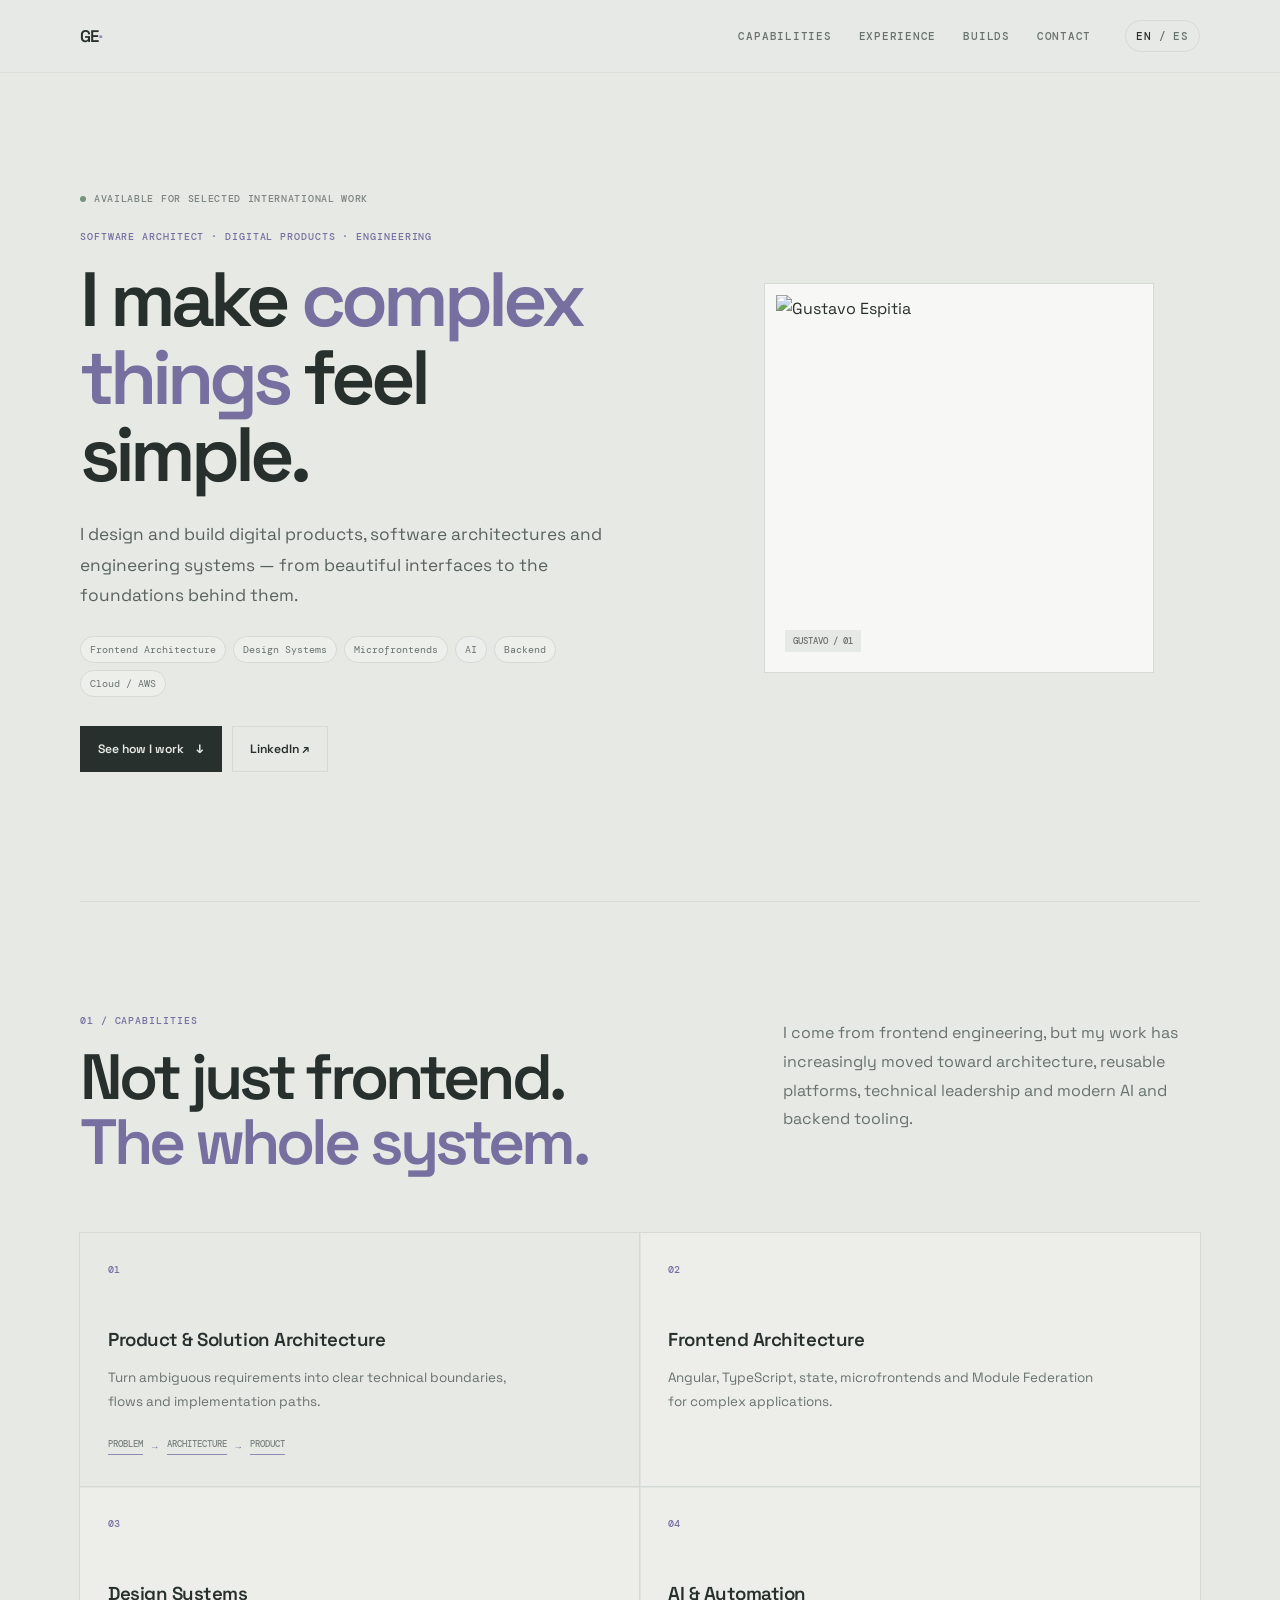
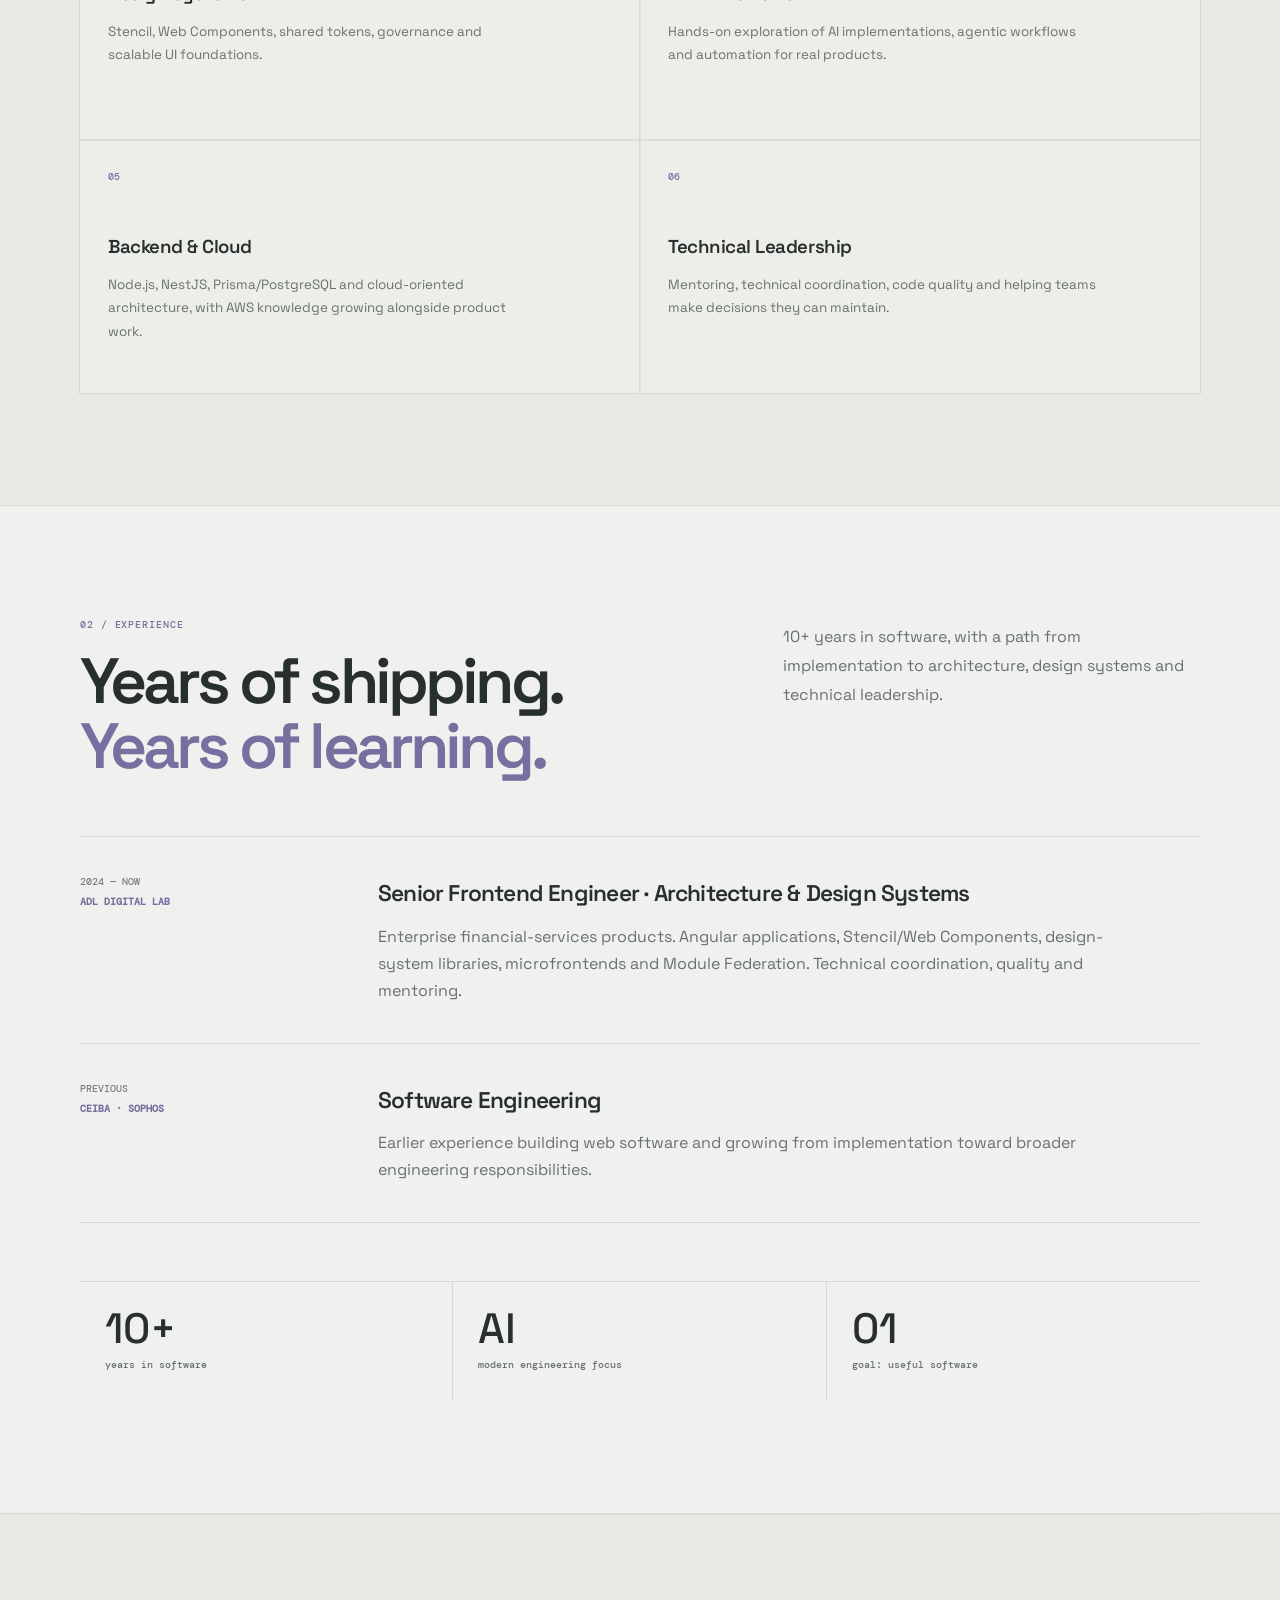
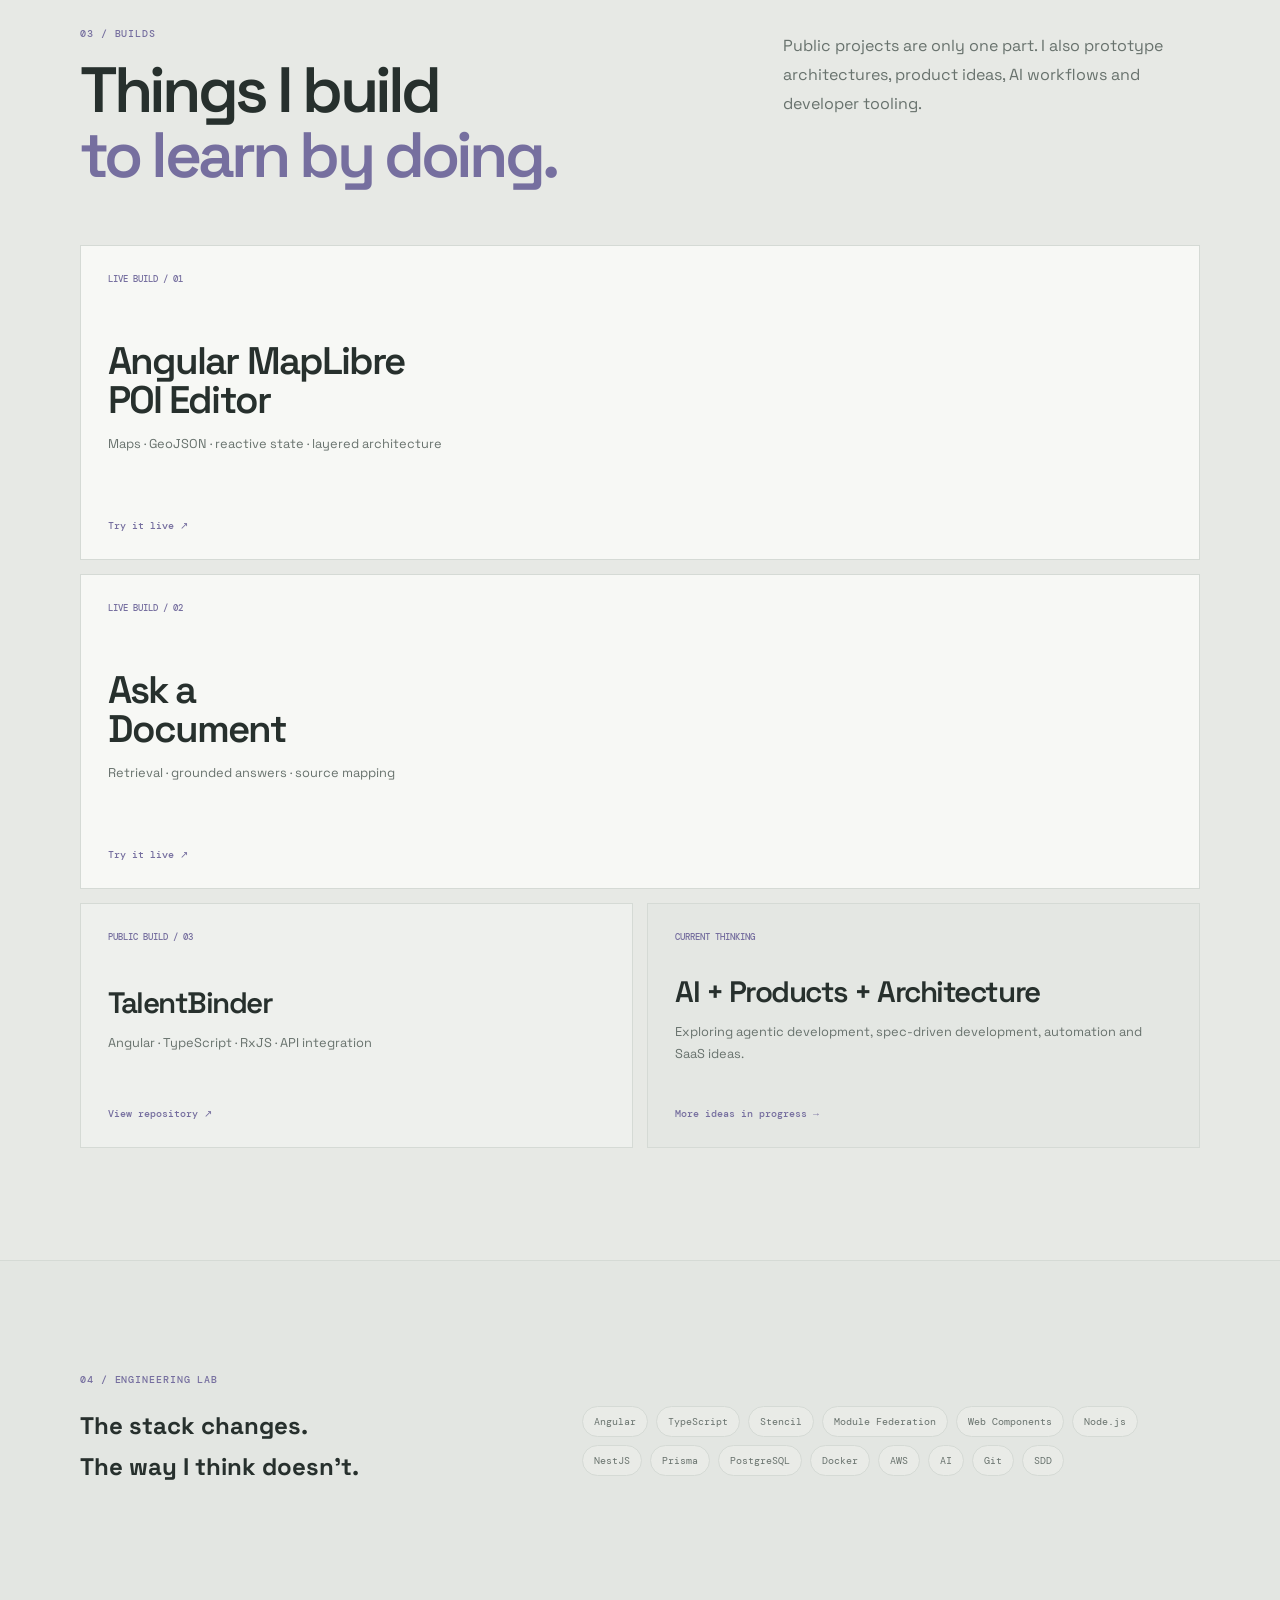
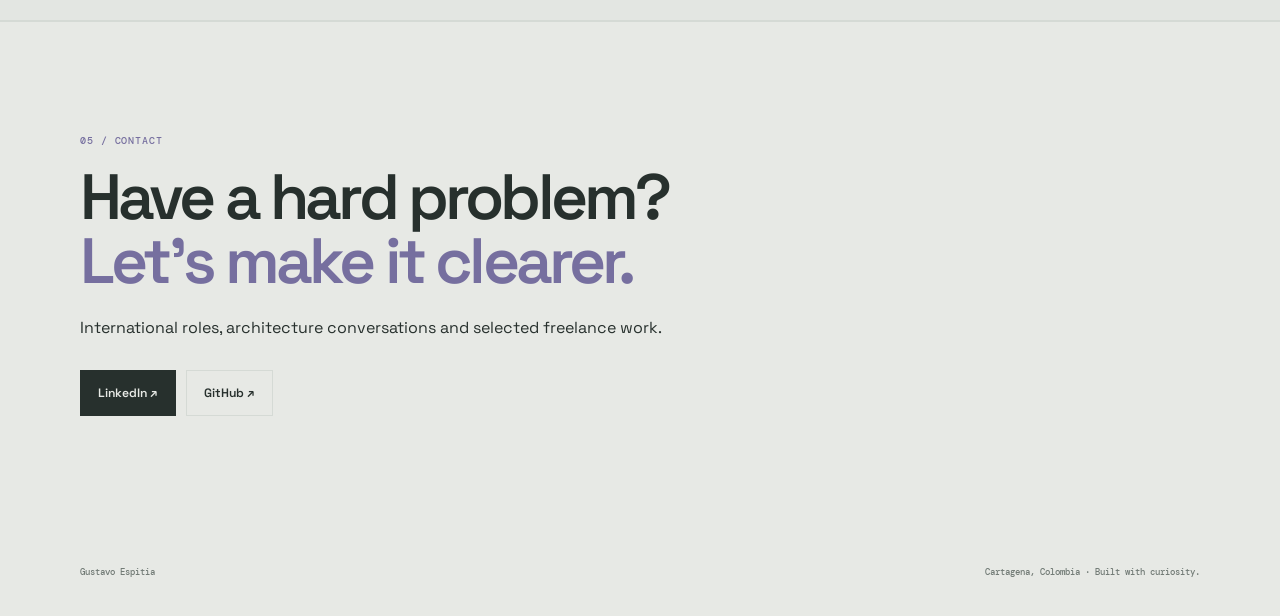
==== index.html @ be55a678 "feat: add ask document live demo to portfolio" ====
<!doctype html><html lang="en"><head><meta charset="utf-8"><meta name="viewport" content="width=device-width,initial-scale=1"><title>Gustavo Espitia | Software Architect · Digital Products · AI</title><meta name="description" content="Gustavo Espitia designs and builds digital products, software architectures and engineering systems. Angular, Design Systems, Microfrontends, AI implementations, backend and cloud."><meta name="keywords" content="Gustavo Espitia, Software Architect, Digital Products, Angular, Design Systems, Microfrontends, Module Federation, AI, Node.js, NestJS, PostgreSQL, AWS, Colombia"><meta name="author" content="Gustavo Enrique Espitia Meléndez"><meta name="robots" content="index, follow"><link rel="canonical" href="https://gespitia.github.io/"><link rel="alternate" hreflang="en" href="https://gespitia.github.io/"><link rel="alternate" hreflang="es" href="https://gespitia.github.io/es/"><link rel="alternate" hreflang="x-default" href="https://gespitia.github.io/"><meta property="og:title" content="Gustavo Espitia | Software Architect · Digital Products · AI"><meta property="og:description" content="Gustavo Espitia designs and builds digital products, software architectures and engineering systems. Angular, Design Systems, Microfrontends, AI implementations, backend and cloud."><meta property="og:url" content="https://gespitia.github.io/"><meta property="og:image" content="https://avatars.githubusercontent.com/u/47682569?v=4"><meta property="og:type" content="website"><meta name="twitter:card" content="summary_large_image"><link rel="preconnect" href="https://fonts.googleapis.com"><link rel="preconnect" href="https://fonts.gstatic.com" crossorigin><link href="https://fonts.googleapis.com/css2?family=DM+Mono:wght@400;500&family=Space+Grotesk:wght@400;500;600;700&display=swap" rel="stylesheet"><link rel="stylesheet" href="styles.css"><script type="application/ld+json">{"@context":"https://schema.org","@type":"Person","name":"Gustavo Enrique Espitia Meléndez","url":"https://gespitia.github.io/","image":"https://avatars.githubusercontent.com/u/47682569?v=4","jobTitle":"Software Architect","sameAs":["https://github.com/gespitia","https://www.linkedin.com/in/gustavoeespitiamel%C3%A9ndez/"],"knowsAbout":["Software Architecture","Digital Products","Angular","Design Systems","Microfrontends","Module Federation","AI implementations","Node.js","NestJS","PostgreSQL","AWS"]}</script></head><body><div class="noise"></div><header class="site-header"><div class="container nav"><a class="brand" href="#top">GE<span>·</span></a><nav><a href="#capabilities">Capabilities</a><a href="#experience">Experience</a><a href="#builds">Builds</a><a href="#contact">Contact</a></nav><div class="language-switch"><a class="active" href="">EN</a><span>/</span><a class="" href="es/">ES</a></div></div></header><main id="top">
<section class="hero container"><div class="hero-copy"><div class="status"><i></i>AVAILABLE FOR SELECTED INTERNATIONAL WORK</div><p class="kicker">SOFTWARE ARCHITECT · DIGITAL PRODUCTS · ENGINEERING</p><h1>I make <em>complex things</em> feel simple.</h1><p class="hero-lead">I design and build digital products, software architectures and engineering systems — from beautiful interfaces to the foundations behind them.</p><div class="hero-tags"><span>Frontend Architecture</span><span>Design Systems</span><span>Microfrontends</span><span>AI</span><span>Backend</span><span>Cloud / AWS</span></div><div class="actions"><a class="button primary" href="#capabilities">See how I work <b>↓</b></a><a class="button ghost" href="https://www.linkedin.com/in/gustavoeespitiamel%C3%A9ndez/" target="_blank" rel="noopener">LinkedIn ↗</a></div></div><aside class="hero-visual"><div class="orbit orbit-a"></div><div class="orbit orbit-b"></div><div class="photo-frame"><img src="https://avatars.githubusercontent.com/u/47682569?v=4" alt="Gustavo Espitia" width="420" height="420"><div class="photo-label">GUSTAVO / 01</div></div><div class="floating-card card-ai"><small>NOW EXPLORING</small><strong>AI × SOFTWARE</strong><span>agents · automation · products</span></div><div class="floating-card card-arch"><small>ARCHITECTURE</small><strong>UI → API → CLOUD</strong><span>systems thinking</span></div></aside></section>
<section class="marquee"><div>PRODUCT THINKING <b>✦</b> SOFTWARE ARCHITECTURE <b>✦</b> DESIGN SYSTEMS <b>✦</b> AI <b>✦</b> BACKEND <b>✦</b> CLOUD <b>✦</b> PRODUCT THINKING <b>✦</b> SOFTWARE ARCHITECTURE <b>✦</b></div></section>
<section class="section container" id="capabilities"><div class="section-intro"><div><p class="kicker">01 / CAPABILITIES</p><h2>Not just frontend.<br><span>The whole system.</span></h2></div><p>I come from frontend engineering, but my work has increasingly moved toward architecture, reusable platforms, technical leadership and modern AI and backend tooling.</p></div><div class="cap-grid"><article class="cap cap-main"><div class="cap-num">01</div><h3>Product & Solution Architecture</h3><p>Turn ambiguous requirements into clear technical boundaries, flows and implementation paths.</p><div class="diagram"><span>PROBLEM</span><i>→</i><span>ARCHITECTURE</span><i>→</i><span>PRODUCT</span></div></article><article class="cap"><div class="cap-num">02</div><h3>Frontend Architecture</h3><p>Angular, TypeScript, state, microfrontends and Module Federation for complex applications.</p></article><article class="cap"><div class="cap-num">03</div><h3>Design Systems</h3><p>Stencil, Web Components, shared tokens, governance and scalable UI foundations.</p></article><article class="cap"><div class="cap-num">04</div><h3>AI & Automation</h3><p>Hands-on exploration of AI implementations, agentic workflows and automation for real products.</p></article><article class="cap"><div class="cap-num">05</div><h3>Backend & Cloud</h3><p>Node.js, NestJS, Prisma/PostgreSQL and cloud-oriented architecture, with AWS knowledge growing alongside product work.</p></article><article class="cap"><div class="cap-num">06</div><h3>Technical Leadership</h3><p>Mentoring, technical coordination, code quality and helping teams make decisions they can maintain.</p></article></div></section>
<section class="section dark" id="experience"><div class="container"><div class="section-intro"><div><p class="kicker">02 / EXPERIENCE</p><h2>Years of shipping.<br><span>Years of learning.</span></h2></div><p>10+ years in software, with a path from implementation to architecture, design systems and technical leadership.</p></div><div class="experience-list"><article><div class="exp-meta"><span>2024 — NOW</span><b>ADL DIGITAL LAB</b></div><div><h3>Senior Frontend Engineer · Architecture & Design Systems</h3><p>Enterprise financial-services products. Angular applications, Stencil/Web Components, design-system libraries, microfrontends and Module Federation. Technical coordination, quality and mentoring.</p></div></article><article><div class="exp-meta"><span>PREVIOUS</span><b>CEIBA · SOPHOS</b></div><div><h3>Software Engineering</h3><p>Earlier experience building web software and growing from implementation toward broader engineering responsibilities.</p></div></article></div><div class="proof-strip"><div><strong>10+</strong><span>years in software</span></div><div><strong>AI</strong><span>modern engineering focus</span></div><div><strong>01</strong><span>goal: useful software</span></div></div></div></section>
<section class="section container" id="builds"><div class="section-intro"><div><p class="kicker">03 / BUILDS</p><h2>Things I build<br><span>to learn by doing.</span></h2></div><p>Public projects are only one part. I also prototype architectures, product ideas, AI workflows and developer tooling.</p></div><div class="build-grid"><a class="build featured" href="demos/poi-editor/" target="_blank" rel="noopener"><span>LIVE BUILD / 01</span><h3>Angular MapLibre<br>POI Editor</h3><p>Maps · GeoJSON · reactive state · layered architecture</p><b>Try it live ↗</b></a><a class="build featured" href="demos/ask-document/" target="_blank" rel="noopener"><span>LIVE BUILD / 02</span><h3>Ask a<br>Document</h3><p>Retrieval · grounded answers · source mapping</p><b>Try it live ↗</b></a><a class="build" href="https://github.com/gespitia/talent-binder" target="_blank" rel="noopener"><span>PUBLIC BUILD / 03</span><h3>TalentBinder</h3><p>Angular · TypeScript · RxJS · API integration</p><b>View repository ↗</b></a><div class="build idea"><span>CURRENT THINKING</span><h3>AI + Products + Architecture</h3><p>Exploring agentic development, spec-driven development, automation and SaaS ideas.</p><b>More ideas in progress →</b></div></div></section>
<section class="section lab"><div class="container lab-inner"><div><p class="kicker">04 / ENGINEERING LAB</p><h2>The stack changes.<br><span>The way I think doesn't.</span></h2></div><div class="stack"><span>Angular</span><span>TypeScript</span><span>Stencil</span><span>Module Federation</span><span>Web Components</span><span>Node.js</span><span>NestJS</span><span>Prisma</span><span>PostgreSQL</span><span>Docker</span><span>AWS</span><span>AI</span><span>Git</span><span>SDD</span></div></div></section>
<section class="section contact" id="contact"><div class="container"><p class="kicker">05 / CONTACT</p><h2>Have a hard problem?<br><span>Let's make it clearer.</span></h2><p>International roles, architecture conversations and selected freelance work.</p><div class="contact-actions"><a class="button primary" href="https://www.linkedin.com/in/gustavoeespitiamel%C3%A9ndez/" target="_blank" rel="noopener">LinkedIn ↗</a><a class="button ghost" href="https://github.com/gespitia" target="_blank" rel="noopener">GitHub ↗</a></div></div></section></main><footer class="container footer"><span>Gustavo Espitia</span><span>Cartagena, Colombia · Built with curiosity.</span></footer><script src="script.js"></script></body></html>
---- styles.css ----
:root{
  --bg:#e7e9e5;
  --paper:#f0f1ee;
  --ink:#27302d;
  --muted:#68726d;
  --soft:#7d8580;
  --line:#d5dad5;
  --panel:#f7f8f5;
  --accent:#766f9f;
  --accent-soft:#918ab5;
  --max:1120px
}
*{box-sizing:border-box}
html{scroll-behavior:smooth}
body{
  margin:0;
  background:var(--bg);
  color:var(--ink);
  font-family:"Space Grotesk",system-ui,sans-serif;
  line-height:1.7;
  overflow-x:hidden;
  -webkit-font-smoothing:antialiased;
}
.noise,.marquee,.orbit,.floating-card{display:none}
a{color:inherit;text-decoration:none}
.container{width:min(calc(100% - 56px),var(--max));margin:auto}

.site-header{
  position:sticky;top:0;z-index:40;
  background:rgba(231,233,229,.92);
  border-bottom:1px solid rgba(213,218,213,.72);
  backdrop-filter:blur(8px);
}
.nav{height:72px;display:flex;align-items:center;gap:34px}
.brand{font-size:1.05rem;font-weight:600;letter-spacing:-.04em;margin-right:auto}
.brand span{color:var(--accent-soft)}
nav{display:flex;gap:27px}
nav a,.language-switch{
  font:500 .68rem "DM Mono",monospace;
  text-transform:uppercase;
  letter-spacing:.07em;
  color:var(--muted);
}
nav a:hover,.language-switch a:hover{color:var(--ink)}
.language-switch{
  display:flex;gap:7px;
  padding:8px 10px;
  border:1px solid var(--line);
  border-radius:999px;
}
.language-switch .active{color:var(--ink)}

.hero{
  min-height:calc(100vh - 72px);
  padding:86px 0 105px;
  display:grid;
  grid-template-columns:1.08fr .92fr;
  gap:72px;
  align-items:center;
}
.status{
  display:inline-flex;align-items:center;gap:8px;
  margin-bottom:25px;
  font:500 .61rem "DM Mono",monospace;
  letter-spacing:.07em;
  color:var(--soft);
}
.status i{
  width:6px;height:6px;border-radius:50%;
  background:#77947f;
}
.kicker{
  margin:0 0 18px;
  font:500 .63rem "DM Mono",monospace;
  text-transform:uppercase;
  letter-spacing:.09em;
  color:var(--accent);
}
.hero h1{
  max-width:760px;
  font-size:clamp(3.1rem,6vw,5.25rem);
  line-height:1.01;
  letter-spacing:-.065em;
  font-weight:600;
  margin:0 0 25px;
}
.hero h1 em,.section-intro h2 span,.contact h2 span{
  font-style:normal;color:var(--accent);
}
.hero-lead{
  max-width:620px;
  margin:0;
  font-size:1.08rem;
  line-height:1.78;
  color:#59635e;
}
.hero-tags{
  display:flex;flex-wrap:wrap;gap:7px;
  margin:25px 0 0;
}
.hero-tags span,.stack span{
  border:1px solid var(--line);
  padding:6px 9px;
  border-radius:999px;
  font:400 .62rem "DM Mono",monospace;
  color:#69736e;
  background:rgba(247,248,245,.35);
}
.actions,.contact-actions{
  display:flex;gap:10px;flex-wrap:wrap;margin-top:29px;
}
.button{
  min-height:46px;padding:0 17px;
  border:1px solid var(--line);
  display:inline-flex;align-items:center;gap:12px;
  font-size:.76rem;font-weight:600;
  transition:border-color .2s ease,background .2s ease,color .2s ease;
}
.button.primary{background:var(--ink);color:var(--bg);border-color:var(--ink)}
.button:hover{transform:none}
.button.ghost:hover{border-color:var(--accent)}

.hero-visual{
  height:auto;
  position:relative;
  display:grid;
  place-items:center;
}
.photo-frame{
  width:min(100%,390px);
  position:relative;
  border:1px solid var(--line);
  padding:11px;
  background:var(--panel);
  height:auto;
  aspect-ratio:1;
  filter:saturate(.68);
}
.photo-frame img{display:block;width:100%;height:100%;object-fit:cover}
.photo-label{
  position:absolute;bottom:20px;left:20px;
  background:rgba(231,233,229,.92);
  padding:5px 8px;
  font:500 .57rem "DM Mono",monospace;
  color:var(--muted);
}

.section{
  padding:112px 0;
  border-top:1px solid var(--line);
}
.section.dark{
  background:var(--paper);
  border-block:1px solid var(--line);
}
.section-intro{
  display:grid;
  grid-template-columns:1fr .68fr;
  gap:90px;
  align-items:start;
  margin-bottom:58px;
}
.section-intro h2,.contact h2{
  font-size:clamp(2.65rem,5vw,4.65rem);
  line-height:1.01;
  letter-spacing:-.06em;
  font-weight:600;
  margin:0;
}
.section-intro>p,.contact>p{
  color:var(--muted);
  max-width:470px;
  margin:5px 0 0;
  line-height:1.8;
}

.cap-grid{
  display:grid;
  grid-template-columns:repeat(2,1fr);
  border-top:1px solid var(--line);
}
.cap{
  min-height:255px;
  padding:30px 28px 32px;
  border:1px solid var(--line);
  margin:-1px;
  background:rgba(247,248,245,.3);
}
.cap-main{min-height:255px;background:transparent}
.cap-num{font:500 .61rem "DM Mono",monospace;color:var(--accent)}
.cap h3{
  font-size:1.17rem;
  font-weight:600;
  letter-spacing:-.025em;
  margin:48px 0 10px;
}
.cap p{
  color:var(--muted);
  font-size:.84rem;
  max-width:430px;
  margin:0;
  line-height:1.75;
}
.diagram{
  display:flex;align-items:center;gap:9px;
  margin-top:25px;
  font:500 .58rem "DM Mono",monospace;
  color:#7b847f;
}
.diagram span{border-bottom:1px solid var(--accent-soft);padding-bottom:4px}
.diagram i{color:var(--accent);font-style:normal}

.experience-list{border-top:1px solid var(--line)}
.experience-list article{
  display:grid;
  grid-template-columns:240px 1fr;
  gap:58px;
  padding:38px 0;
  border-bottom:1px solid var(--line);
}
.exp-meta{
  display:flex;flex-direction:column;gap:7px;
  font:500 .62rem "DM Mono",monospace;
  color:#79827d;
}
.exp-meta b{color:var(--accent)}
.experience-list h3{
  font-size:1.42rem;
  font-weight:600;
  margin:0 0 9px;
  letter-spacing:-.035em;
}
.experience-list p{
  color:var(--muted);
  max-width:740px;
  margin:0;
}
.proof-strip{
  display:grid;
  grid-template-columns:repeat(3,1fr);
  border-top:1px solid var(--line);
  margin-top:58px;
}
.proof-strip div{padding:25px;border-right:1px solid var(--line)}
.proof-strip div:last-child{border:0}
.proof-strip strong{
  display:block;
  font-size:2.65rem;
  font-weight:500;
  line-height:1;
}
.proof-strip span{
  font:500 .6rem "DM Mono",monospace;
  color:var(--muted);
}

.build-grid{
  display:grid;
  grid-template-columns:1fr 1fr;
  gap:14px;
}
.build{
  min-height:245px;
  padding:27px;
  border:1px solid var(--line);
  display:flex;
  flex-direction:column;
  background:rgba(247,248,245,.45);
  transition:background .2s ease,border-color .2s ease;
}
.build:hover{border-color:#b7beb9;background:var(--panel)}
.build.featured{
  grid-column:span 2;
  min-height:315px;
  background:var(--panel);
}
.build span{
  font:500 .59rem "DM Mono",monospace;
  color:var(--accent);
}
.build h3{
  font-size:clamp(1.7rem,3vw,2.8rem);
  line-height:1.03;
  letter-spacing:-.05em;
  font-weight:600;
  margin:auto 0 13px;
}
.build:not(.featured) h3{font-size:1.85rem}
.build p{color:var(--muted);font-size:.8rem;margin:0 0 9px}
.build b{
  font:500 .61rem "DM Mono",monospace;
  color:var(--accent);
  margin-top:auto;
}
.build.idea{background:#e4e7e3}

.lab{background:#e3e6e2;border-block:1px solid var(--line)}
.lab-inner{
  display:grid;
  grid-template-columns:.8fr 1.2fr;
  gap:90px;
  align-items:center;
}
.stack{display:flex;flex-wrap:wrap;gap:8px}
.stack span{padding:8px 11px;background:rgba(247,248,245,.28)}

.contact{background:var(--bg)}
.contact h2{margin-bottom:20px}
.contact>p{margin-bottom:0}

.footer{
  min-height:88px;
  display:flex;
  justify-content:space-between;
  align-items:center;
  color:#727b76;
  font:500 .59rem "DM Mono",monospace;
}
@media(prefers-reduced-motion:reduce){*,*:before,*:after{scroll-behavior:auto!important}}

@media(max-width:900px){
  nav{display:none}
  .hero{grid-template-columns:1fr;padding-top:95px;min-height:auto}
  .hero-visual{margin-top:20px}
  .photo-frame{width:min(72vw,390px)}
  .section-intro,.lab-inner{grid-template-columns:1fr;gap:25px}
  .cap-grid{grid-template-columns:1fr 1fr}
  .experience-list article{grid-template-columns:1fr;gap:15px}
  .build-grid{grid-template-columns:1fr}
  .build.featured{grid-column:auto;min-height:330px}
}
@media(max-width:600px){
  .container{width:min(calc(100% - 30px),var(--max))}
  .nav{height:64px}
  .hero{padding:78px 0 90px}
  .hero h1{font-size:3.25rem}
  .hero-lead{font-size:1rem}
  .hero-tags{gap:6px}
  .photo-frame{width:78%}
  .section{padding:88px 0}
  .section-intro{margin-bottom:42px}
  .cap-grid{grid-template-columns:1fr}
  .cap{min-height:225px}
  .cap h3{margin-top:35px}
  .proof-strip{grid-template-columns:1fr}
  .proof-strip div{border-right:0;border-bottom:1px solid var(--line)}
  .proof-strip div:last-child{border-bottom:0}
  .footer{flex-direction:column;align-items:flex-start;justify-content:center;gap:5px}
  .section-intro h2,.contact h2{font-size:2.75rem}
}
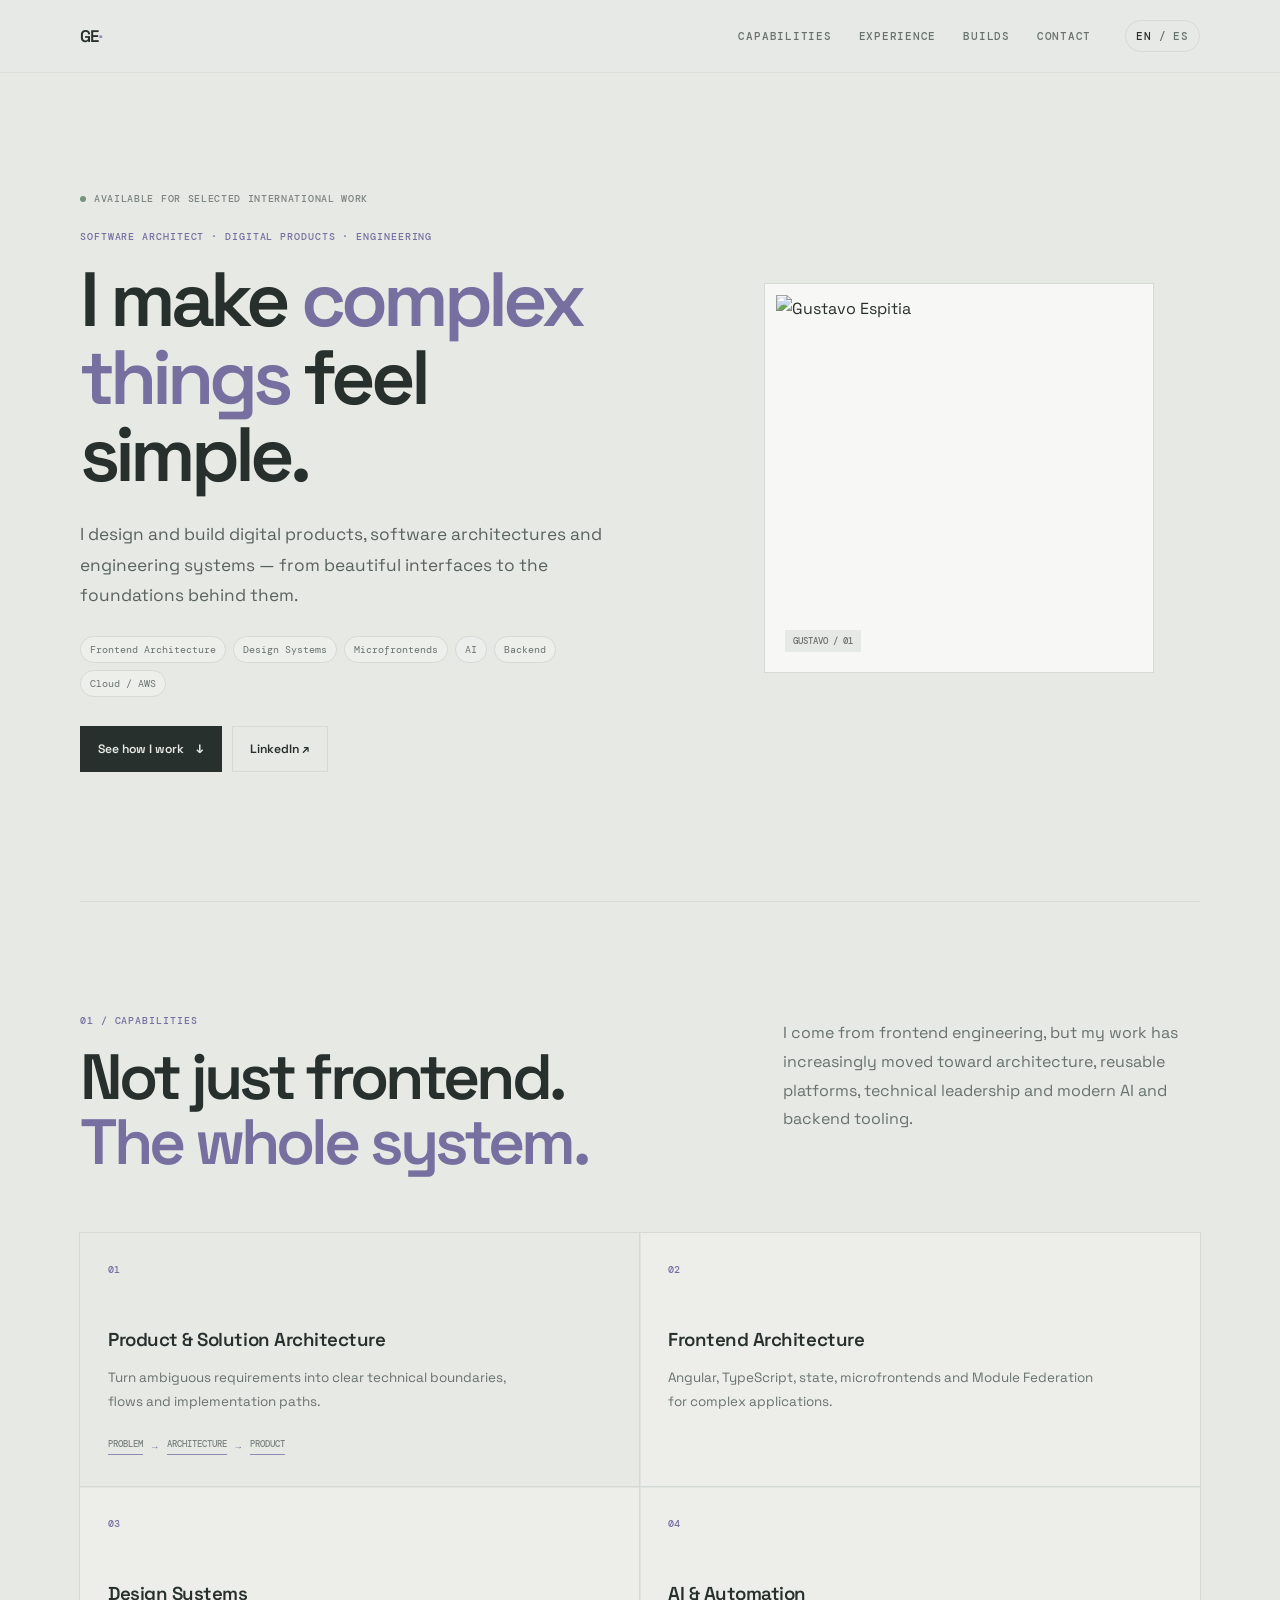
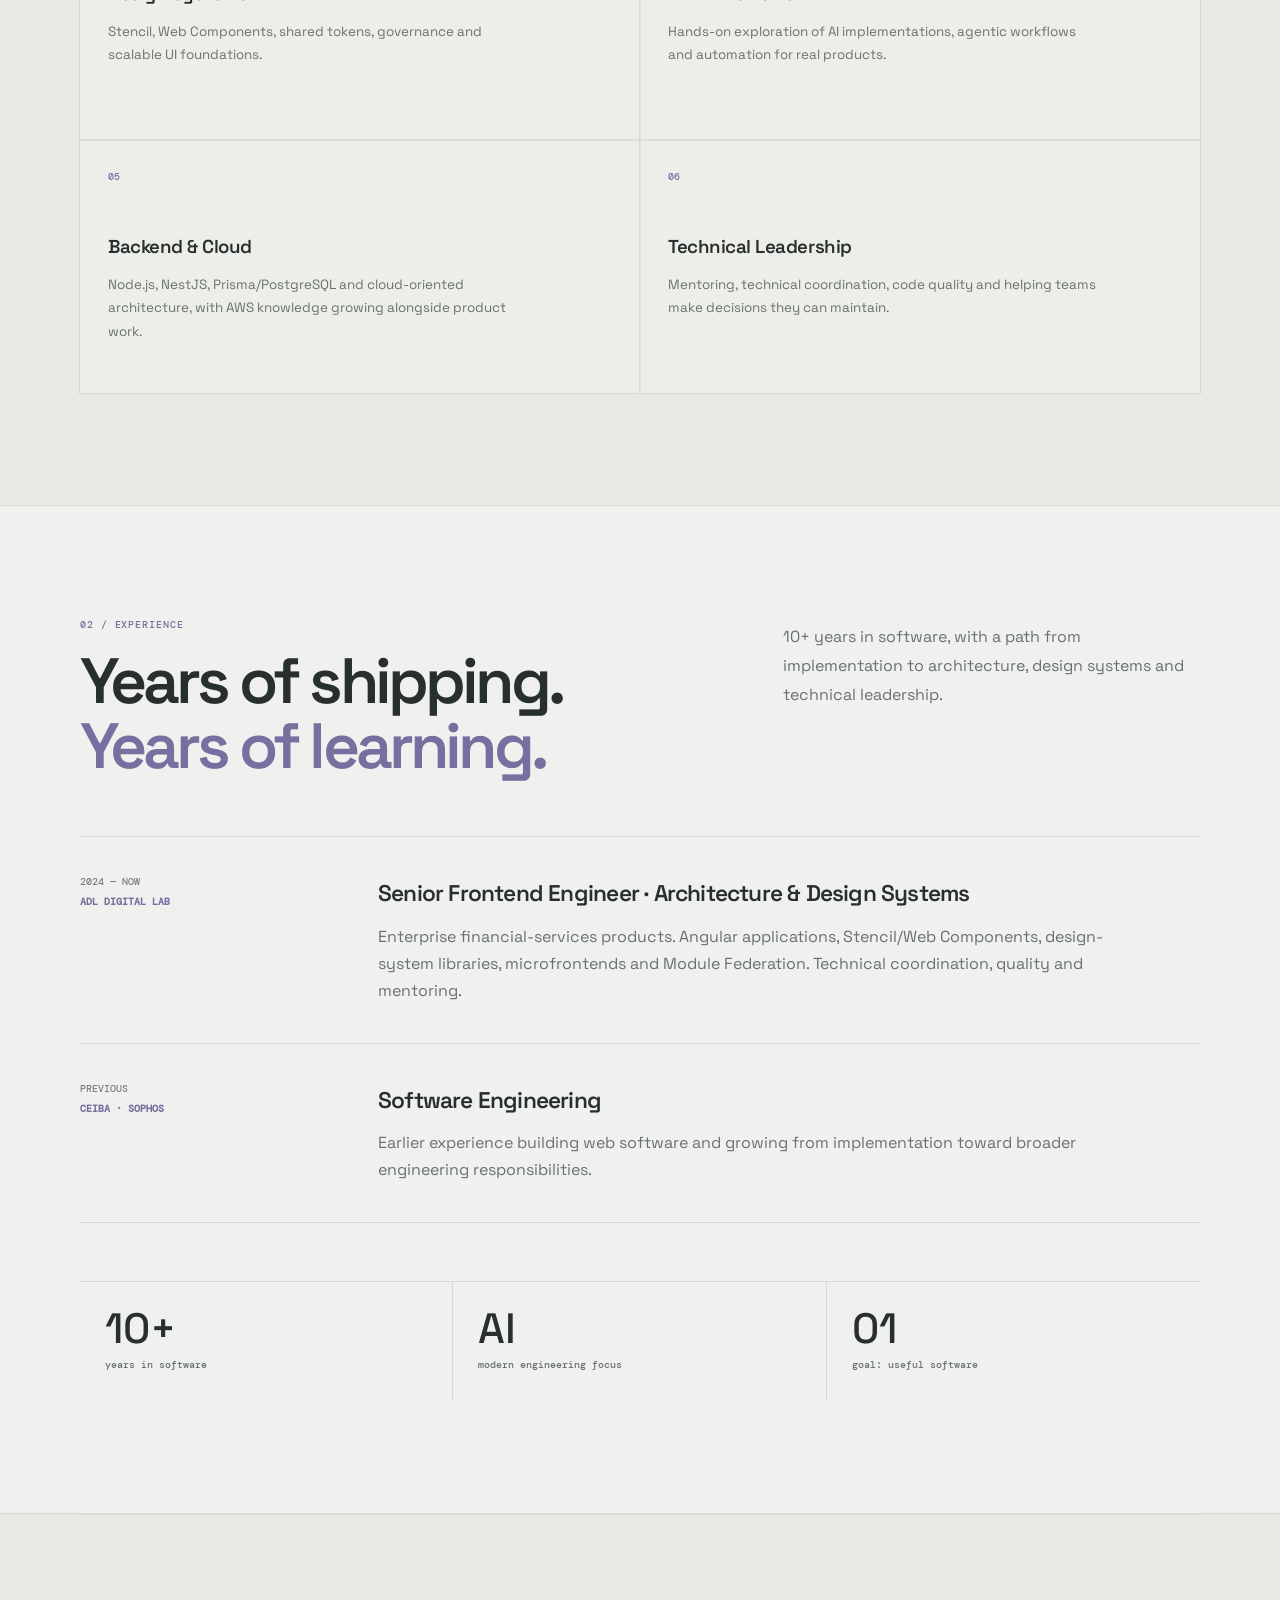
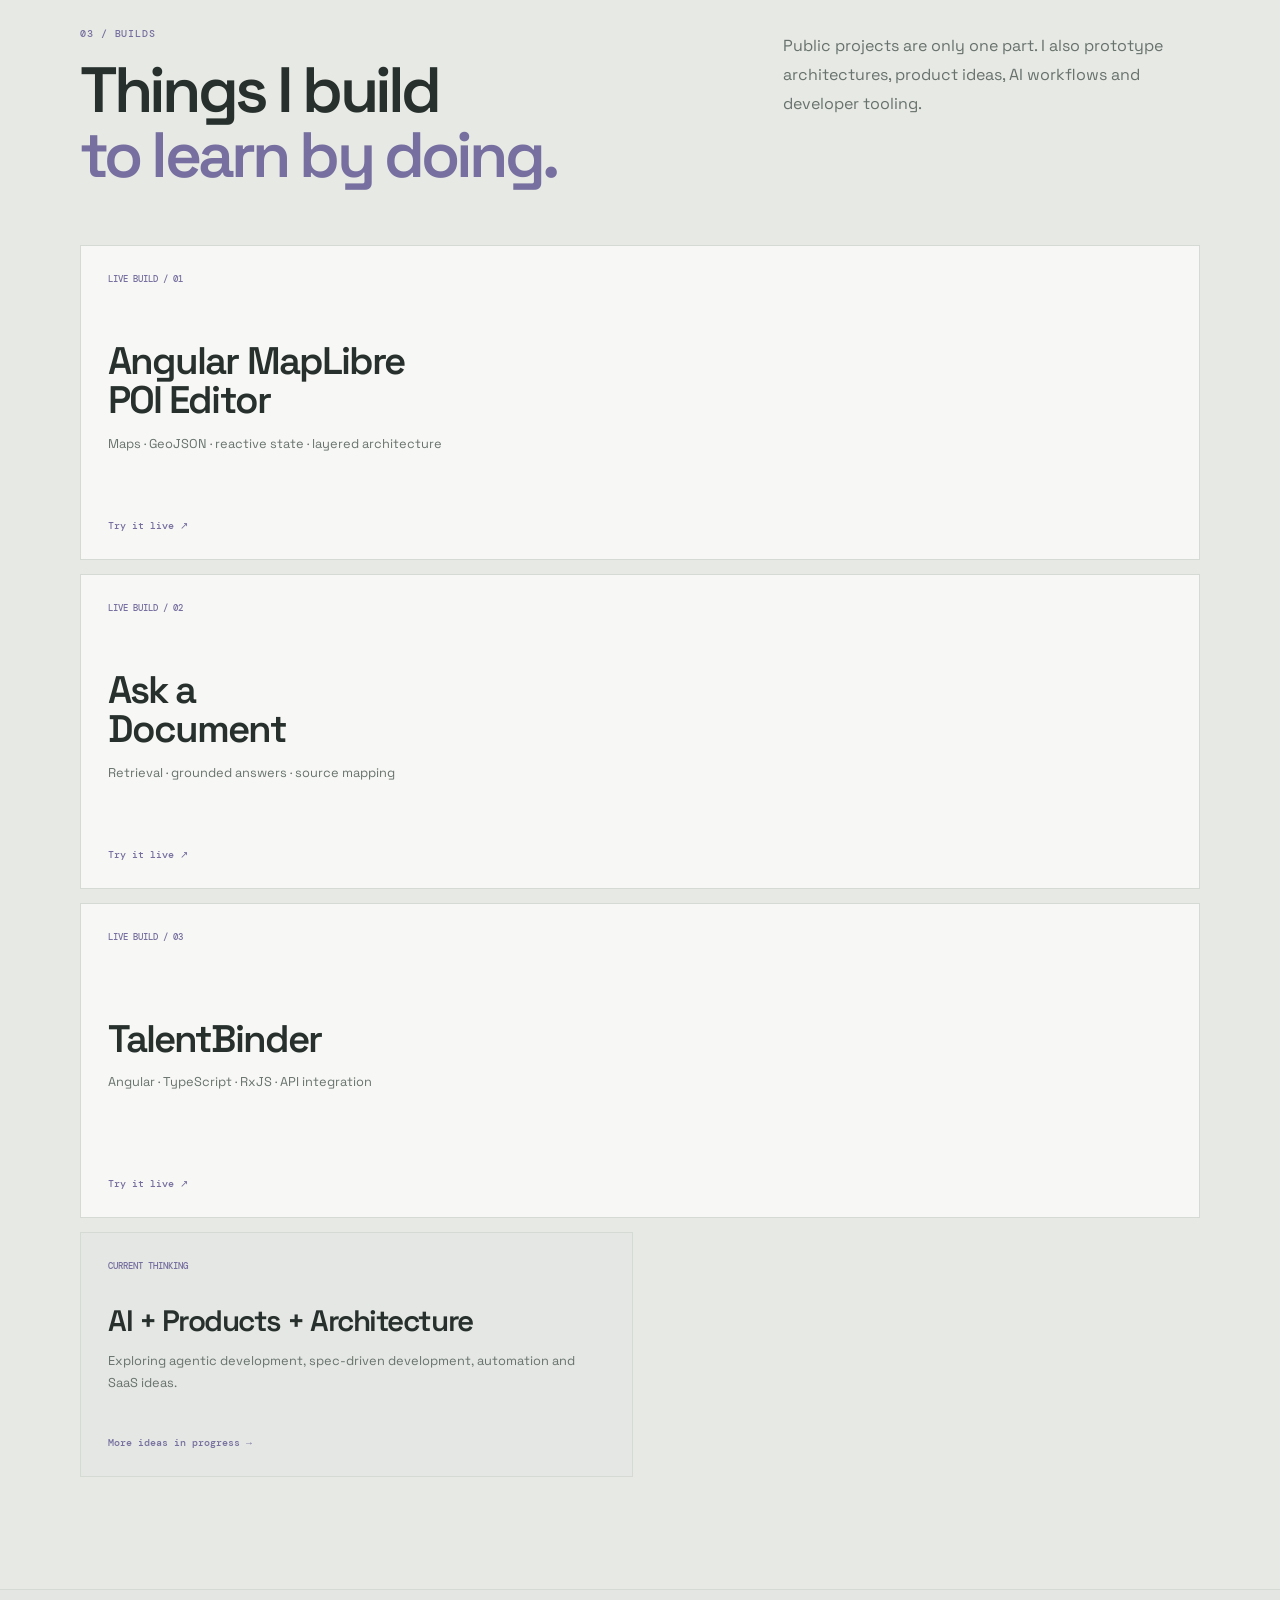
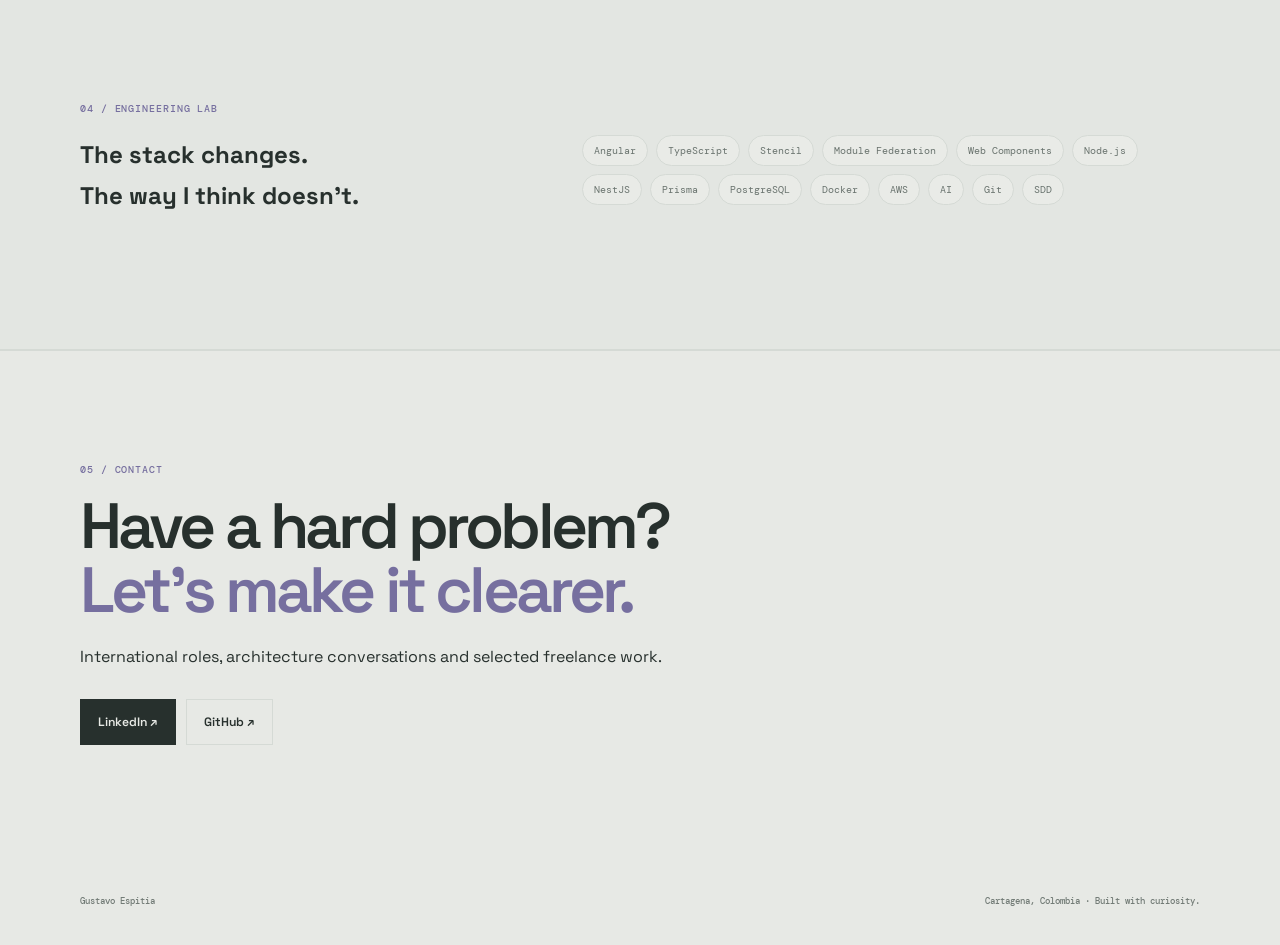
==== commit 2a2612e6: "fix: add TalentBinder live demo to builds" ====
--- a/index.html
+++ b/index.html
@@ -3,6 +3,6 @@
 <section class="marquee"><div>PRODUCT THINKING <b>✦</b> SOFTWARE ARCHITECTURE <b>✦</b> DESIGN SYSTEMS <b>✦</b> AI <b>✦</b> BACKEND <b>✦</b> CLOUD <b>✦</b> PRODUCT THINKING <b>✦</b> SOFTWARE ARCHITECTURE <b>✦</b></div></section>
 <section class="section container" id="capabilities"><div class="section-intro"><div><p class="kicker">01 / CAPABILITIES</p><h2>Not just frontend.<br><span>The whole system.</span></h2></div><p>I come from frontend engineering, but my work has increasingly moved toward architecture, reusable platforms, technical leadership and modern AI and backend tooling.</p></div><div class="cap-grid"><article class="cap cap-main"><div class="cap-num">01</div><h3>Product & Solution Architecture</h3><p>Turn ambiguous requirements into clear technical boundaries, flows and implementation paths.</p><div class="diagram"><span>PROBLEM</span><i>→</i><span>ARCHITECTURE</span><i>→</i><span>PRODUCT</span></div></article><article class="cap"><div class="cap-num">02</div><h3>Frontend Architecture</h3><p>Angular, TypeScript, state, microfrontends and Module Federation for complex applications.</p></article><article class="cap"><div class="cap-num">03</div><h3>Design Systems</h3><p>Stencil, Web Components, shared tokens, governance and scalable UI foundations.</p></article><article class="cap"><div class="cap-num">04</div><h3>AI & Automation</h3><p>Hands-on exploration of AI implementations, agentic workflows and automation for real products.</p></article><article class="cap"><div class="cap-num">05</div><h3>Backend & Cloud</h3><p>Node.js, NestJS, Prisma/PostgreSQL and cloud-oriented architecture, with AWS knowledge growing alongside product work.</p></article><article class="cap"><div class="cap-num">06</div><h3>Technical Leadership</h3><p>Mentoring, technical coordination, code quality and helping teams make decisions they can maintain.</p></article></div></section>
 <section class="section dark" id="experience"><div class="container"><div class="section-intro"><div><p class="kicker">02 / EXPERIENCE</p><h2>Years of shipping.<br><span>Years of learning.</span></h2></div><p>10+ years in software, with a path from implementation to architecture, design systems and technical leadership.</p></div><div class="experience-list"><article><div class="exp-meta"><span>2024 — NOW</span><b>ADL DIGITAL LAB</b></div><div><h3>Senior Frontend Engineer · Architecture & Design Systems</h3><p>Enterprise financial-services products. Angular applications, Stencil/Web Components, design-system libraries, microfrontends and Module Federation. Technical coordination, quality and mentoring.</p></div></article><article><div class="exp-meta"><span>PREVIOUS</span><b>CEIBA · SOPHOS</b></div><div><h3>Software Engineering</h3><p>Earlier experience building web software and growing from implementation toward broader engineering responsibilities.</p></div></article></div><div class="proof-strip"><div><strong>10+</strong><span>years in software</span></div><div><strong>AI</strong><span>modern engineering focus</span></div><div><strong>01</strong><span>goal: useful software</span></div></div></div></section>
-<section class="section container" id="builds"><div class="section-intro"><div><p class="kicker">03 / BUILDS</p><h2>Things I build<br><span>to learn by doing.</span></h2></div><p>Public projects are only one part. I also prototype architectures, product ideas, AI workflows and developer tooling.</p></div><div class="build-grid"><a class="build featured" href="demos/poi-editor/" target="_blank" rel="noopener"><span>LIVE BUILD / 01</span><h3>Angular MapLibre<br>POI Editor</h3><p>Maps · GeoJSON · reactive state · layered architecture</p><b>Try it live ↗</b></a><a class="build featured" href="demos/ask-document/" target="_blank" rel="noopener"><span>LIVE BUILD / 02</span><h3>Ask a<br>Document</h3><p>Retrieval · grounded answers · source mapping</p><b>Try it live ↗</b></a><a class="build" href="https://github.com/gespitia/talent-binder" target="_blank" rel="noopener"><span>PUBLIC BUILD / 03</span><h3>TalentBinder</h3><p>Angular · TypeScript · RxJS · API integration</p><b>View repository ↗</b></a><div class="build idea"><span>CURRENT THINKING</span><h3>AI + Products + Architecture</h3><p>Exploring agentic development, spec-driven development, automation and SaaS ideas.</p><b>More ideas in progress →</b></div></div></section>
+<section class="section container" id="builds"><div class="section-intro"><div><p class="kicker">03 / BUILDS</p><h2>Things I build<br><span>to learn by doing.</span></h2></div><p>Public projects are only one part. I also prototype architectures, product ideas, AI workflows and developer tooling.</p></div><div class="build-grid"><a class="build featured" href="demos/poi-editor/" target="_blank" rel="noopener"><span>LIVE BUILD / 01</span><h3>Angular MapLibre<br>POI Editor</h3><p>Maps · GeoJSON · reactive state · layered architecture</p><b>Try it live ↗</b></a><a class="build featured" href="ask-document.html" target="_blank" rel="noopener"><span>LIVE BUILD / 02</span><h3>Ask a<br>Document</h3><p>Retrieval · grounded answers · source mapping</p><b>Try it live ↗</b></a><a class="build featured" href="talent-binder.html" target="_blank" rel="noopener"><span>LIVE BUILD / 03</span><h3>TalentBinder</h3><p>Angular · TypeScript · RxJS · API integration</p><b>Try it live ↗</b></a><div class="build idea"><span>CURRENT THINKING</span><h3>AI + Products + Architecture</h3><p>Exploring agentic development, spec-driven development, automation and SaaS ideas.</p><b>More ideas in progress →</b></div></div></section>
 <section class="section lab"><div class="container lab-inner"><div><p class="kicker">04 / ENGINEERING LAB</p><h2>The stack changes.<br><span>The way I think doesn't.</span></h2></div><div class="stack"><span>Angular</span><span>TypeScript</span><span>Stencil</span><span>Module Federation</span><span>Web Components</span><span>Node.js</span><span>NestJS</span><span>Prisma</span><span>PostgreSQL</span><span>Docker</span><span>AWS</span><span>AI</span><span>Git</span><span>SDD</span></div></div></section>
 <section class="section contact" id="contact"><div class="container"><p class="kicker">05 / CONTACT</p><h2>Have a hard problem?<br><span>Let's make it clearer.</span></h2><p>International roles, architecture conversations and selected freelance work.</p><div class="contact-actions"><a class="button primary" href="https://www.linkedin.com/in/gustavoeespitiamel%C3%A9ndez/" target="_blank" rel="noopener">LinkedIn ↗</a><a class="button ghost" href="https://github.com/gespitia" target="_blank" rel="noopener">GitHub ↗</a></div></div></section></main><footer class="container footer"><span>Gustavo Espitia</span><span>Cartagena, Colombia · Built with curiosity.</span></footer><script src="script.js"></script></body></html>
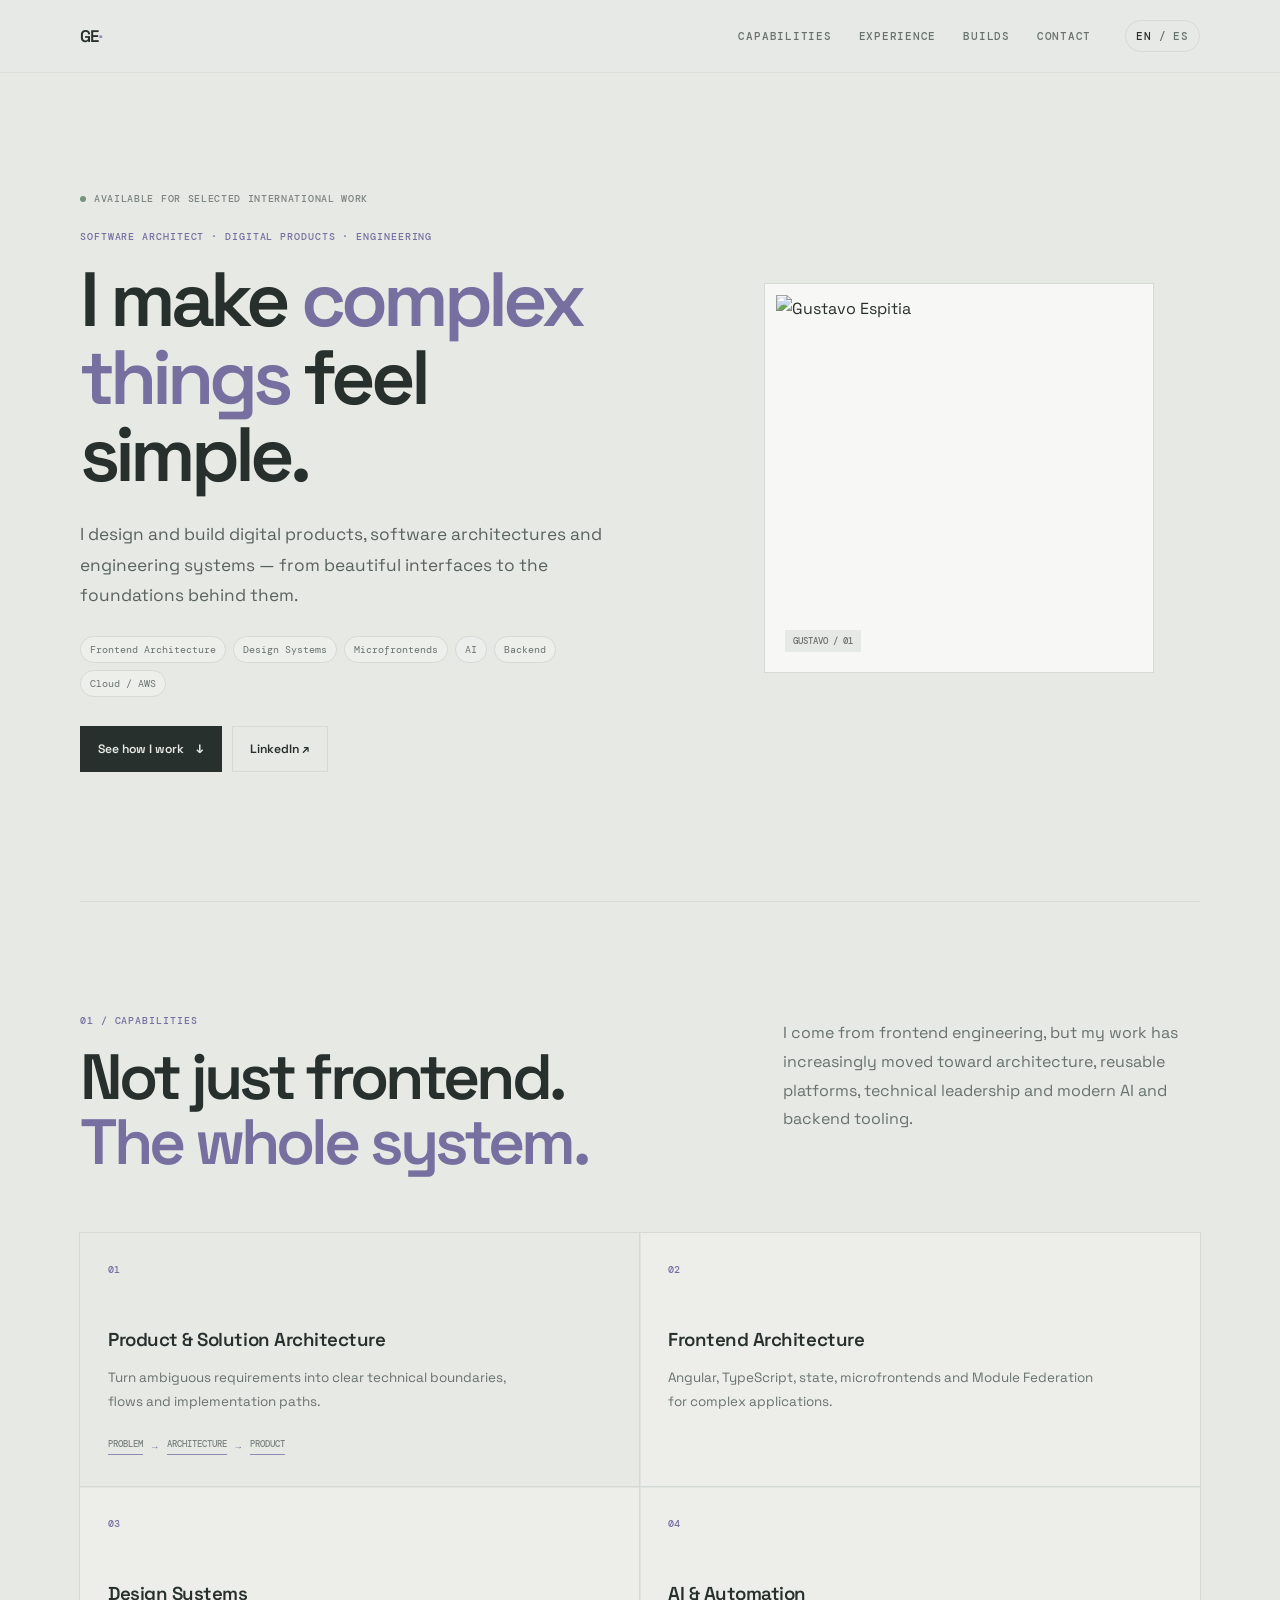
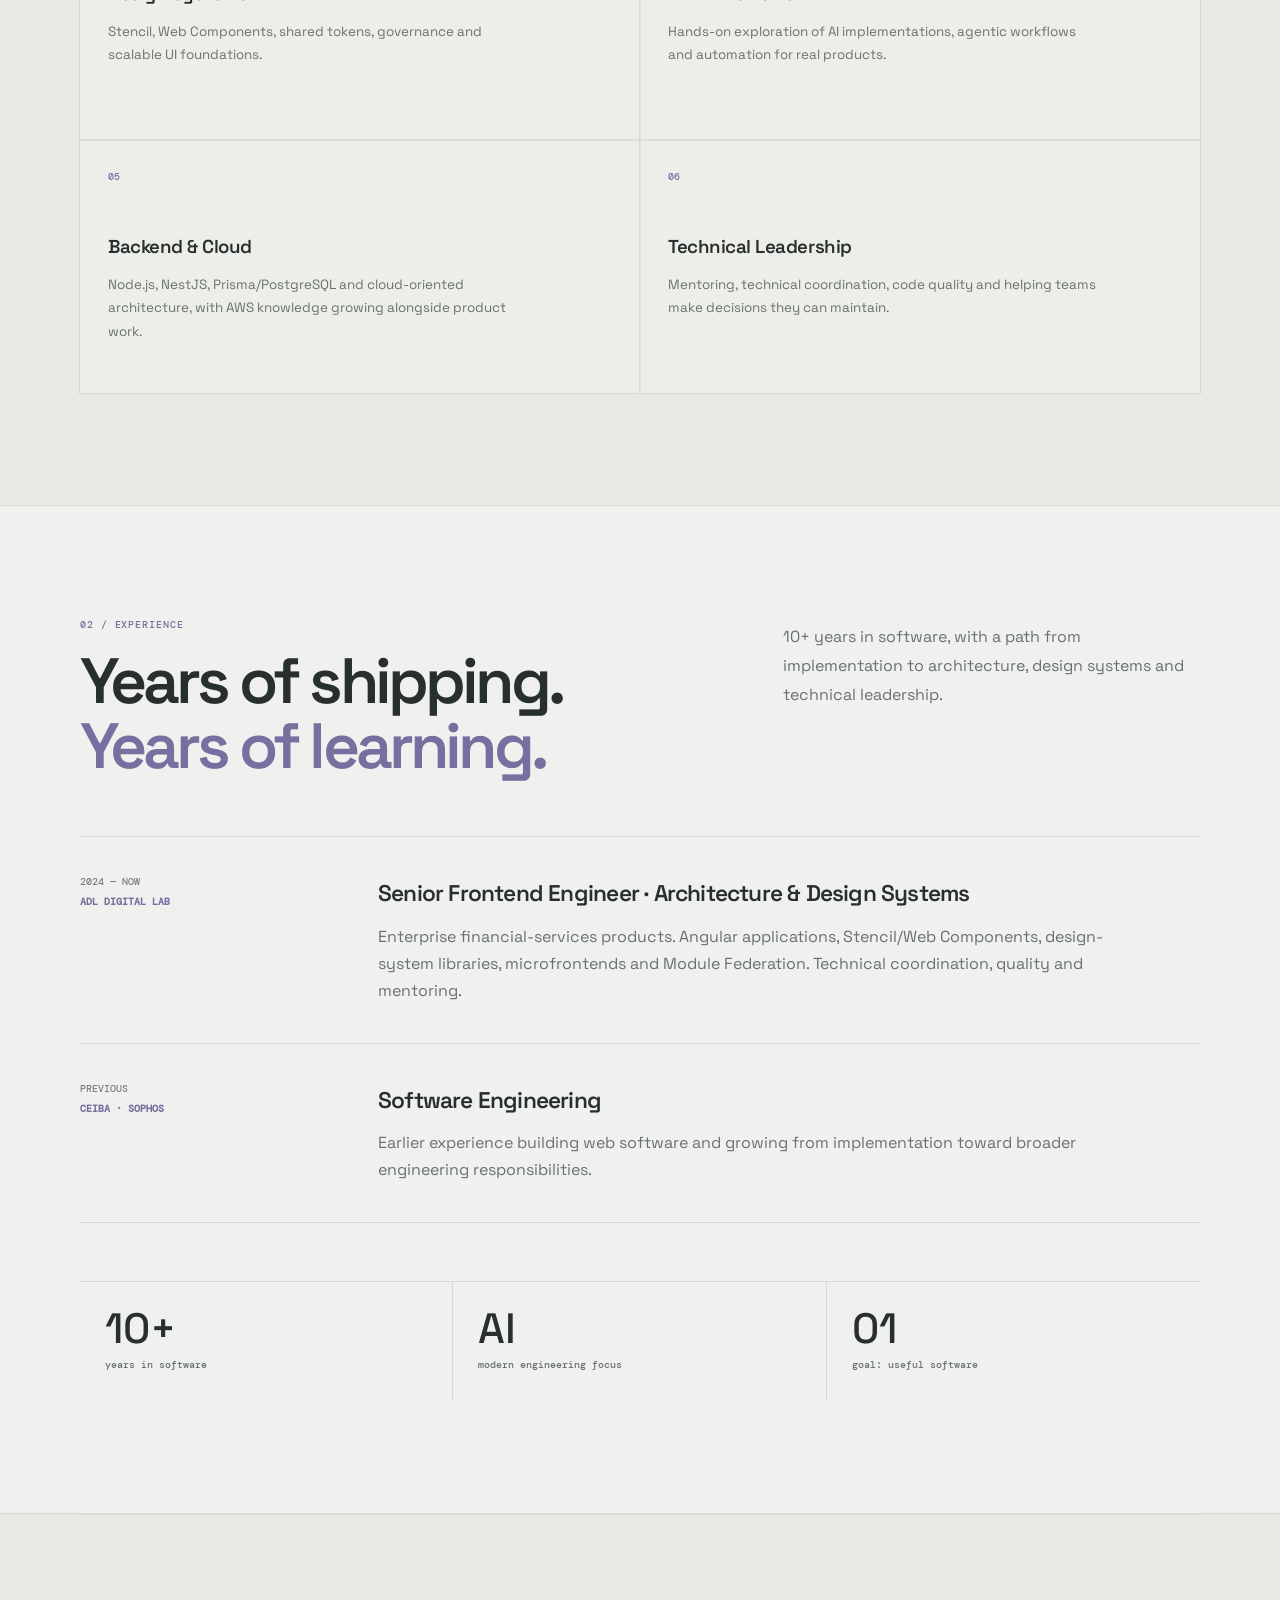
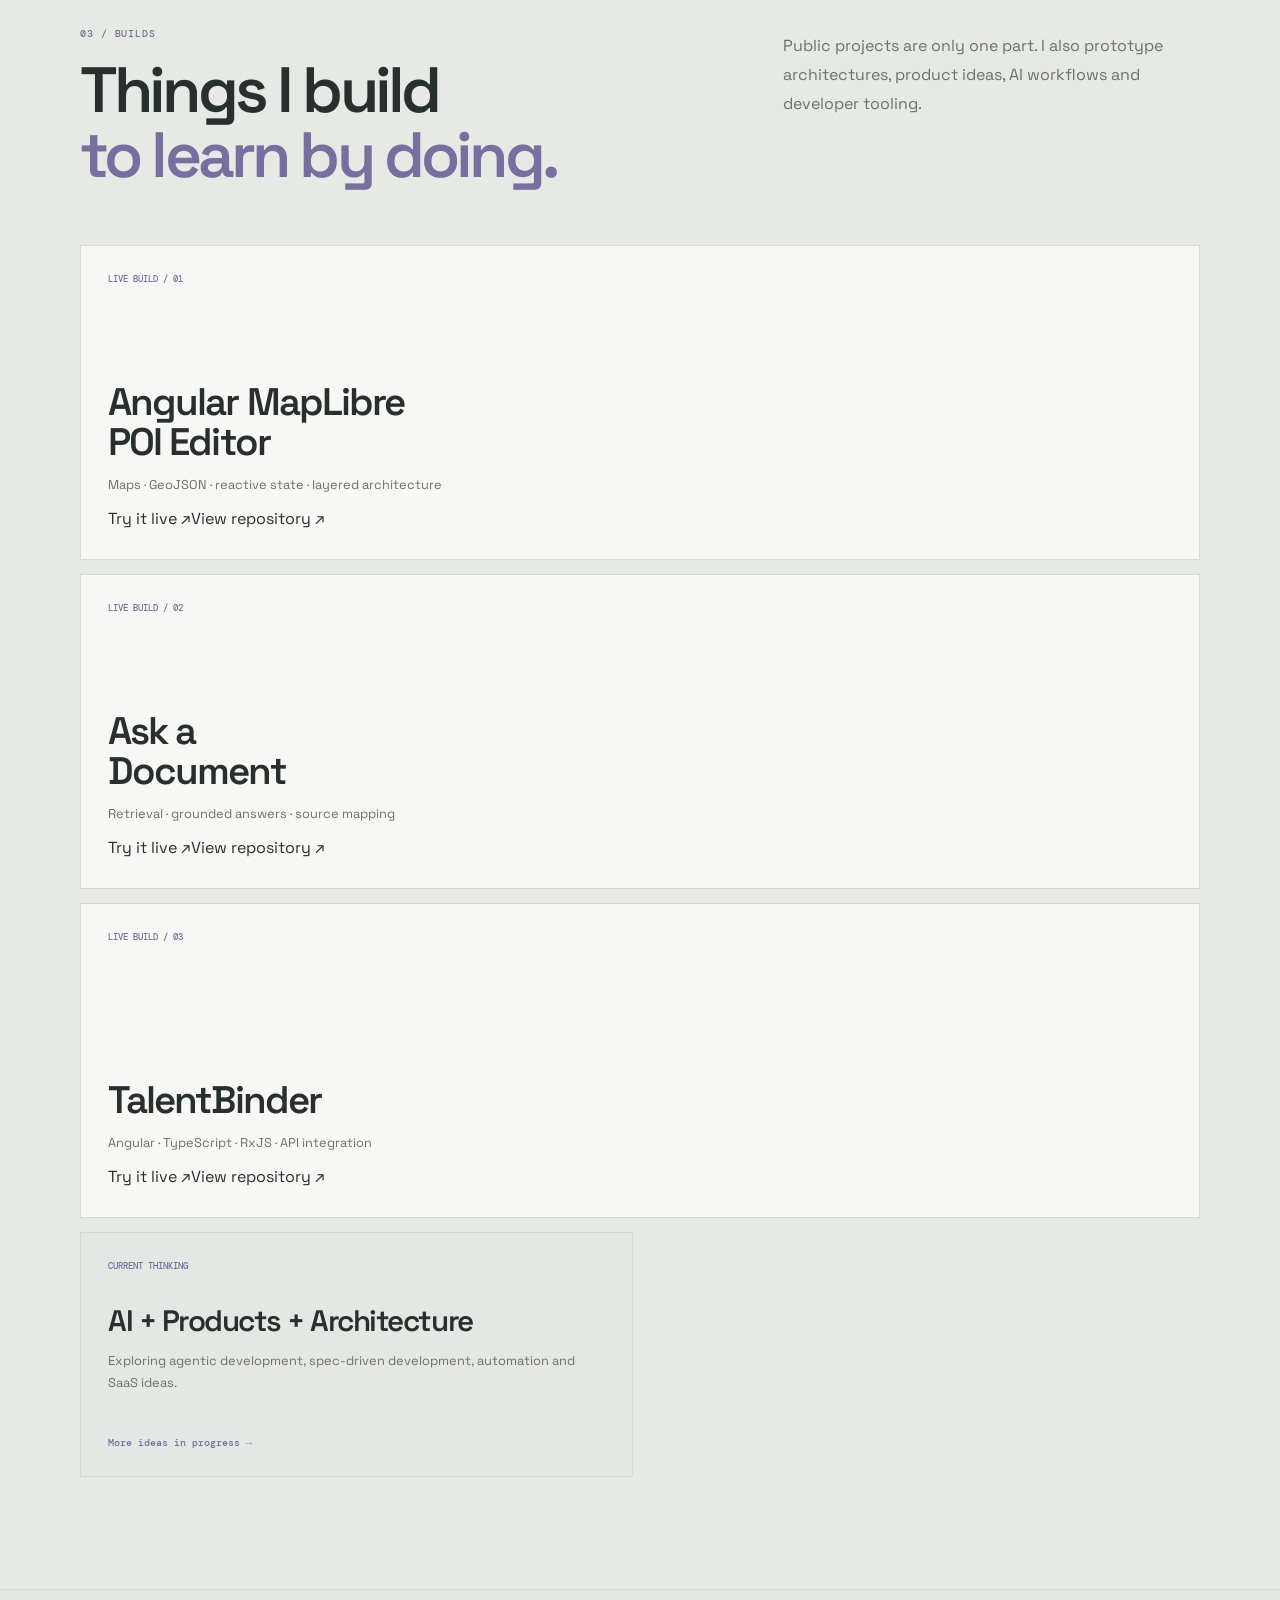
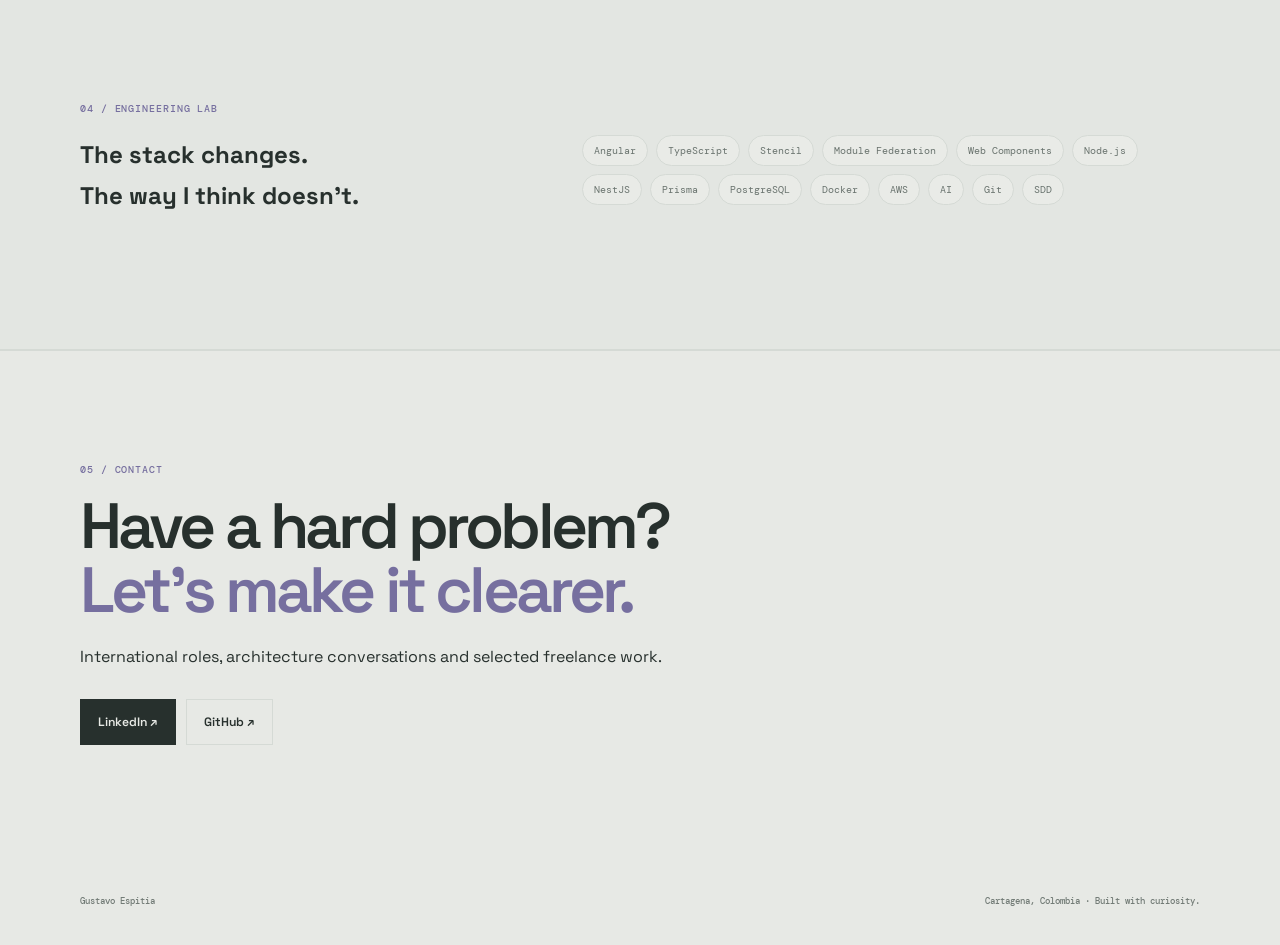
==== commit 34ba008f: "feat: add live demo and repository actions" ====
--- a/index.html
+++ b/index.html
@@ -1,8 +1 @@
-<!doctype html><html lang="en"><head><meta charset="utf-8"><meta name="viewport" content="width=device-width,initial-scale=1"><title>Gustavo Espitia | Software Architect · Digital Products · AI</title><meta name="description" content="Gustavo Espitia designs and builds digital products, software architectures and engineering systems. Angular, Design Systems, Microfrontends, AI implementations, backend and cloud."><meta name="keywords" content="Gustavo Espitia, Software Architect, Digital Products, Angular, Design Systems, Microfrontends, Module Federation, AI, Node.js, NestJS, PostgreSQL, AWS, Colombia"><meta name="author" content="Gustavo Enrique Espitia Meléndez"><meta name="robots" content="index, follow"><link rel="canonical" href="https://gespitia.github.io/"><link rel="alternate" hreflang="en" href="https://gespitia.github.io/"><link rel="alternate" hreflang="es" href="https://gespitia.github.io/es/"><link rel="alternate" hreflang="x-default" href="https://gespitia.github.io/"><meta property="og:title" content="Gustavo Espitia | Software Architect · Digital Products · AI"><meta property="og:description" content="Gustavo Espitia designs and builds digital products, software architectures and engineering systems. Angular, Design Systems, Microfrontends, AI implementations, backend and cloud."><meta property="og:url" content="https://gespitia.github.io/"><meta property="og:image" content="https://avatars.githubusercontent.com/u/47682569?v=4"><meta property="og:type" content="website"><meta name="twitter:card" content="summary_large_image"><link rel="preconnect" href="https://fonts.googleapis.com"><link rel="preconnect" href="https://fonts.gstatic.com" crossorigin><link href="https://fonts.googleapis.com/css2?family=DM+Mono:wght@400;500&family=Space+Grotesk:wght@400;500;600;700&display=swap" rel="stylesheet"><link rel="stylesheet" href="styles.css"><script type="application/ld+json">{"@context":"https://schema.org","@type":"Person","name":"Gustavo Enrique Espitia Meléndez","url":"https://gespitia.github.io/","image":"https://avatars.githubusercontent.com/u/47682569?v=4","jobTitle":"Software Architect","sameAs":["https://github.com/gespitia","https://www.linkedin.com/in/gustavoeespitiamel%C3%A9ndez/"],"knowsAbout":["Software Architecture","Digital Products","Angular","Design Systems","Microfrontends","Module Federation","AI implementations","Node.js","NestJS","PostgreSQL","AWS"]}</script></head><body><div class="noise"></div><header class="site-header"><div class="container nav"><a class="brand" href="#top">GE<span>·</span></a><nav><a href="#capabilities">Capabilities</a><a href="#experience">Experience</a><a href="#builds">Builds</a><a href="#contact">Contact</a></nav><div class="language-switch"><a class="active" href="">EN</a><span>/</span><a class="" href="es/">ES</a></div></div></header><main id="top">
-<section class="hero container"><div class="hero-copy"><div class="status"><i></i>AVAILABLE FOR SELECTED INTERNATIONAL WORK</div><p class="kicker">SOFTWARE ARCHITECT · DIGITAL PRODUCTS · ENGINEERING</p><h1>I make <em>complex things</em> feel simple.</h1><p class="hero-lead">I design and build digital products, software architectures and engineering systems — from beautiful interfaces to the foundations behind them.</p><div class="hero-tags"><span>Frontend Architecture</span><span>Design Systems</span><span>Microfrontends</span><span>AI</span><span>Backend</span><span>Cloud / AWS</span></div><div class="actions"><a class="button primary" href="#capabilities">See how I work <b>↓</b></a><a class="button ghost" href="https://www.linkedin.com/in/gustavoeespitiamel%C3%A9ndez/" target="_blank" rel="noopener">LinkedIn ↗</a></div></div><aside class="hero-visual"><div class="orbit orbit-a"></div><div class="orbit orbit-b"></div><div class="photo-frame"><img src="https://avatars.githubusercontent.com/u/47682569?v=4" alt="Gustavo Espitia" width="420" height="420"><div class="photo-label">GUSTAVO / 01</div></div><div class="floating-card card-ai"><small>NOW EXPLORING</small><strong>AI × SOFTWARE</strong><span>agents · automation · products</span></div><div class="floating-card card-arch"><small>ARCHITECTURE</small><strong>UI → API → CLOUD</strong><span>systems thinking</span></div></aside></section>
-<section class="marquee"><div>PRODUCT THINKING <b>✦</b> SOFTWARE ARCHITECTURE <b>✦</b> DESIGN SYSTEMS <b>✦</b> AI <b>✦</b> BACKEND <b>✦</b> CLOUD <b>✦</b> PRODUCT THINKING <b>✦</b> SOFTWARE ARCHITECTURE <b>✦</b></div></section>
-<section class="section container" id="capabilities"><div class="section-intro"><div><p class="kicker">01 / CAPABILITIES</p><h2>Not just frontend.<br><span>The whole system.</span></h2></div><p>I come from frontend engineering, but my work has increasingly moved toward architecture, reusable platforms, technical leadership and modern AI and backend tooling.</p></div><div class="cap-grid"><article class="cap cap-main"><div class="cap-num">01</div><h3>Product & Solution Architecture</h3><p>Turn ambiguous requirements into clear technical boundaries, flows and implementation paths.</p><div class="diagram"><span>PROBLEM</span><i>→</i><span>ARCHITECTURE</span><i>→</i><span>PRODUCT</span></div></article><article class="cap"><div class="cap-num">02</div><h3>Frontend Architecture</h3><p>Angular, TypeScript, state, microfrontends and Module Federation for complex applications.</p></article><article class="cap"><div class="cap-num">03</div><h3>Design Systems</h3><p>Stencil, Web Components, shared tokens, governance and scalable UI foundations.</p></article><article class="cap"><div class="cap-num">04</div><h3>AI & Automation</h3><p>Hands-on exploration of AI implementations, agentic workflows and automation for real products.</p></article><article class="cap"><div class="cap-num">05</div><h3>Backend & Cloud</h3><p>Node.js, NestJS, Prisma/PostgreSQL and cloud-oriented architecture, with AWS knowledge growing alongside product work.</p></article><article class="cap"><div class="cap-num">06</div><h3>Technical Leadership</h3><p>Mentoring, technical coordination, code quality and helping teams make decisions they can maintain.</p></article></div></section>
-<section class="section dark" id="experience"><div class="container"><div class="section-intro"><div><p class="kicker">02 / EXPERIENCE</p><h2>Years of shipping.<br><span>Years of learning.</span></h2></div><p>10+ years in software, with a path from implementation to architecture, design systems and technical leadership.</p></div><div class="experience-list"><article><div class="exp-meta"><span>2024 — NOW</span><b>ADL DIGITAL LAB</b></div><div><h3>Senior Frontend Engineer · Architecture & Design Systems</h3><p>Enterprise financial-services products. Angular applications, Stencil/Web Components, design-system libraries, microfrontends and Module Federation. Technical coordination, quality and mentoring.</p></div></article><article><div class="exp-meta"><span>PREVIOUS</span><b>CEIBA · SOPHOS</b></div><div><h3>Software Engineering</h3><p>Earlier experience building web software and growing from implementation toward broader engineering responsibilities.</p></div></article></div><div class="proof-strip"><div><strong>10+</strong><span>years in software</span></div><div><strong>AI</strong><span>modern engineering focus</span></div><div><strong>01</strong><span>goal: useful software</span></div></div></div></section>
-<section class="section container" id="builds"><div class="section-intro"><div><p class="kicker">03 / BUILDS</p><h2>Things I build<br><span>to learn by doing.</span></h2></div><p>Public projects are only one part. I also prototype architectures, product ideas, AI workflows and developer tooling.</p></div><div class="build-grid"><a class="build featured" href="demos/poi-editor/" target="_blank" rel="noopener"><span>LIVE BUILD / 01</span><h3>Angular MapLibre<br>POI Editor</h3><p>Maps · GeoJSON · reactive state · layered architecture</p><b>Try it live ↗</b></a><a class="build featured" href="ask-document.html" target="_blank" rel="noopener"><span>LIVE BUILD / 02</span><h3>Ask a<br>Document</h3><p>Retrieval · grounded answers · source mapping</p><b>Try it live ↗</b></a><a class="build featured" href="talent-binder.html" target="_blank" rel="noopener"><span>LIVE BUILD / 03</span><h3>TalentBinder</h3><p>Angular · TypeScript · RxJS · API integration</p><b>Try it live ↗</b></a><div class="build idea"><span>CURRENT THINKING</span><h3>AI + Products + Architecture</h3><p>Exploring agentic development, spec-driven development, automation and SaaS ideas.</p><b>More ideas in progress →</b></div></div></section>
-<section class="section lab"><div class="container lab-inner"><div><p class="kicker">04 / ENGINEERING LAB</p><h2>The stack changes.<br><span>The way I think doesn't.</span></h2></div><div class="stack"><span>Angular</span><span>TypeScript</span><span>Stencil</span><span>Module Federation</span><span>Web Components</span><span>Node.js</span><span>NestJS</span><span>Prisma</span><span>PostgreSQL</span><span>Docker</span><span>AWS</span><span>AI</span><span>Git</span><span>SDD</span></div></div></section>
-<section class="section contact" id="contact"><div class="container"><p class="kicker">05 / CONTACT</p><h2>Have a hard problem?<br><span>Let's make it clearer.</span></h2><p>International roles, architecture conversations and selected freelance work.</p><div class="contact-actions"><a class="button primary" href="https://www.linkedin.com/in/gustavoeespitiamel%C3%A9ndez/" target="_blank" rel="noopener">LinkedIn ↗</a><a class="button ghost" href="https://github.com/gespitia" target="_blank" rel="noopener">GitHub ↗</a></div></div></section></main><footer class="container footer"><span>Gustavo Espitia</span><span>Cartagena, Colombia · Built with curiosity.</span></footer><script src="script.js"></script></body></html>+<!doctype html><html lang="en"><head><meta charset="utf-8"><meta name="viewport" content="width=device-width,initial-scale=1"><title>Gustavo Espitia | Software Architect · Digital Products · AI</title><meta name="description" content="Gustavo Espitia designs and builds digital products, software architectures and engineering systems. Angular, Design Systems, Microfrontends, AI implementations, backend and cloud."><meta name="keywords" content="Gustavo Espitia, Software Architect, Digital Products, Angular, Design Systems, Microfrontends, Module Federation, AI, Node.js, NestJS, PostgreSQL, AWS, Colombia"><meta name="author" content="Gustavo Enrique Espitia Meléndez"><meta name="robots" content="index, follow"><link rel="canonical" href="https://gespitia.github.io/"><link rel="alternate" hreflang="en" href="https://gespitia.github.io/"><link rel="alternate" hreflang="es" href="https://gespitia.github.io/es/"><link rel="alternate" hreflang="x-default" href="https://gespitia.github.io/"><meta property="og:title" content="Gustavo Espitia | Software Architect · Digital Products · AI"><meta property="og:description" content="Gustavo Espitia designs and builds digital products, software architectures and engineering systems. Angular, Design Systems, Microfrontends, AI implementations, backend and cloud."><meta property="og:url" content="https://gespitia.github.io/"><meta property="og:image" content="https://avatars.githubusercontent.com/u/47682569?v=4"><meta property="og:type" content="website"><meta name="twitter:card" content="summary_large_image"><link rel="preconnect" href="https://fonts.googleapis.com"><link rel="preconnect" href="https://fonts.gstatic.com" crossorigin><link href="https://fonts.googleapis.com/css2?family=DM+Mono:wght@400;500&family=Space+Grotesk:wght@400;500;600;700&display=swap" rel="stylesheet"><link rel="stylesheet" href="styles.css"><script type="application/ld+json">{"@context":"https://schema.org","@type":"Person","name":"Gustavo Enrique Espitia Meléndez","url":"https://gespitia.github.io/","image":"https://avatars.githubusercontent.com/u/47682569?v=4","jobTitle":"Software Architect","sameAs":["https://github.com/gespitia","https://www.linkedin.com/in/gustavoeespitiamel%C3%A9ndez/"],"knowsAbout":["Software Architecture","Digital Products","Angular","Design Systems","Microfrontends","Module Federation","AI implementations","Node.js","NestJS","PostgreSQL","AWS"]}</script></head><body><div class="noise"></div><header class="site-header"><div class="container nav"><a class="brand" href="#top">GE<span>·</span></a><nav><a href="#capabilities">Capabilities</a><a href="#experience">Experience</a><a href="#builds">Builds</a><a href="#contact">Contact</a></nav><div class="language-switch"><a class="active" href="">EN</a><span>/</span><a class="" href="es/">ES</a></div></div></header><main id="top"><section class="hero container"><div class="hero-copy"><div class="status"><i></i>AVAILABLE FOR SELECTED INTERNATIONAL WORK</div><p class="kicker">SOFTWARE ARCHITECT · DIGITAL PRODUCTS · ENGINEERING</p><h1>I make <em>complex things</em> feel simple.</h1><p class="hero-lead">I design and build digital products, software architectures and engineering systems — from beautiful interfaces to the foundations behind them.</p><div class="hero-tags"><span>Frontend Architecture</span><span>Design Systems</span><span>Microfrontends</span><span>AI</span><span>Backend</span><span>Cloud / AWS</span></div><div class="actions"><a class="button primary" href="#capabilities">See how I work <b>↓</b></a><a class="button ghost" href="https://www.linkedin.com/in/gustavoeespitiamel%C3%A9ndez/" target="_blank" rel="noopener">LinkedIn ↗</a></div></div><aside class="hero-visual"><div class="orbit orbit-a"></div><div class="orbit orbit-b"></div><div class="photo-frame"><img src="https://avatars.githubusercontent.com/u/47682569?v=4" alt="Gustavo Espitia" width="420" height="420"><div class="photo-label">GUSTAVO / 01</div></div><div class="floating-card card-ai"><small>NOW EXPLORING</small><strong>AI × SOFTWARE</strong><span>agents · automation · products</span></div><div class="floating-card card-arch"><small>ARCHITECTURE</small><strong>UI → API → CLOUD</strong><span>systems thinking</span></div></aside></section><section class="marquee"><div>PRODUCT THINKING <b>✦</b> SOFTWARE ARCHITECTURE <b>✦</b> DESIGN SYSTEMS <b>✦</b> AI <b>✦</b> BACKEND <b>✦</b> CLOUD <b>✦</b> PRODUCT THINKING <b>✦</b> SOFTWARE ARCHITECTURE <b>✦</b></div></section><section class="section container" id="capabilities"><div class="section-intro"><div><p class="kicker">01 / CAPABILITIES</p><h2>Not just frontend.<br><span>The whole system.</span></h2></div><p>I come from frontend engineering, but my work has increasingly moved toward architecture, reusable platforms, technical leadership and modern AI and backend tooling.</p></div><div class="cap-grid"><article class="cap cap-main"><div class="cap-num">01</div><h3>Product & Solution Architecture</h3><p>Turn ambiguous requirements into clear technical boundaries, flows and implementation paths.</p><div class="diagram"><span>PROBLEM</span><i>→</i><span>ARCHITECTURE</span><i>→</i><span>PRODUCT</span></div></article><article class="cap"><div class="cap-num">02</div><h3>Frontend Architecture</h3><p>Angular, TypeScript, state, microfrontends and Module Federation for complex applications.</p></article><article class="cap"><div class="cap-num">03</div><h3>Design Systems</h3><p>Stencil, Web Components, shared tokens, governance and scalable UI foundations.</p></article><article class="cap"><div class="cap-num">04</div><h3>AI & Automation</h3><p>Hands-on exploration of AI implementations, agentic workflows and automation for real products.</p></article><article class="cap"><div class="cap-num">05</div><h3>Backend & Cloud</h3><p>Node.js, NestJS, Prisma/PostgreSQL and cloud-oriented architecture, with AWS knowledge growing alongside product work.</p></article><article class="cap"><div class="cap-num">06</div><h3>Technical Leadership</h3><p>Mentoring, technical coordination, code quality and helping teams make decisions they can maintain.</p></article></div></section><section class="section dark" id="experience"><div class="container"><div class="section-intro"><div><p class="kicker">02 / EXPERIENCE</p><h2>Years of shipping.<br><span>Years of learning.</span></h2></div><p>10+ years in software, with a path from implementation to architecture, design systems and technical leadership.</p></div><div class="experience-list"><article><div class="exp-meta"><span>2024 — NOW</span><b>ADL DIGITAL LAB</b></div><div><h3>Senior Frontend Engineer · Architecture & Design Systems</h3><p>Enterprise financial-services products. Angular applications, Stencil/Web Components, design-system libraries, microfrontends and Module Federation. Technical coordination, quality and mentoring.</p></div></article><article><div class="exp-meta"><span>PREVIOUS</span><b>CEIBA · SOPHOS</b></div><div><h3>Software Engineering</h3><p>Earlier experience building web software and growing from implementation toward broader engineering responsibilities.</p></div></article></div><div class="proof-strip"><div><strong>10+</strong><span>years in software</span></div><div><strong>AI</strong><span>modern engineering focus</span></div><div><strong>01</strong><span>goal: useful software</span></div></div></div></section><section class="section container" id="builds"><div class="section-intro"><div><p class="kicker">03 / BUILDS</p><h2>Things I build<br><span>to learn by doing.</span></h2></div><p>Public projects are only one part. I also prototype architectures, product ideas, AI workflows and developer tooling.</p></div><div class="build-grid"><article class="build featured"><span>LIVE BUILD / 01</span><h3>Angular MapLibre<br>POI Editor</h3><p>Maps · GeoJSON · reactive state · layered architecture</p><div class="build-actions"><a href="demos/poi-editor/" target="_blank" rel="noopener">Try it live ↗</a><a href="https://github.com/gespitia/angular-maplibre-poi-editor" target="_blank" rel="noopener">View repository ↗</a></div></article><article class="build featured"><span>LIVE BUILD / 02</span><h3>Ask a<br>Document</h3><p>Retrieval · grounded answers · source mapping</p><div class="build-actions"><a href="ask-document.html" target="_blank" rel="noopener">Try it live ↗</a><a href="https://github.com/gespitia/gespitia.github.io/blob/main/ask-document.html" target="_blank" rel="noopener">View repository ↗</a></div></article><article class="build featured"><span>LIVE BUILD / 03</span><h3>TalentBinder</h3><p>Angular · TypeScript · RxJS · API integration</p><div class="build-actions"><a href="talent-binder.html" target="_blank" rel="noopener">Try it live ↗</a><a href="https://github.com/gespitia/talent-binder" target="_blank" rel="noopener">View repository ↗</a></div></article><div class="build idea"><span>CURRENT THINKING</span><h3>AI + Products + Architecture</h3><p>Exploring agentic development, spec-driven development, automation and SaaS ideas.</p><b>More ideas in progress →</b></div></div></section><section class="section lab"><div class="container lab-inner"><div><p class="kicker">04 / ENGINEERING LAB</p><h2>The stack changes.<br><span>The way I think doesn't.</span></h2></div><div class="stack"><span>Angular</span><span>TypeScript</span><span>Stencil</span><span>Module Federation</span><span>Web Components</span><span>Node.js</span><span>NestJS</span><span>Prisma</span><span>PostgreSQL</span><span>Docker</span><span>AWS</span><span>AI</span><span>Git</span><span>SDD</span></div></div></section><section class="section contact" id="contact"><div class="container"><p class="kicker">05 / CONTACT</p><h2>Have a hard problem?<br><span>Let's make it clearer.</span></h2><p>International roles, architecture conversations and selected freelance work.</p><div class="contact-actions"><a class="button primary" href="https://www.linkedin.com/in/gustavoeespitiamel%C3%A9ndez/" target="_blank" rel="noopener">LinkedIn ↗</a><a class="button ghost" href="https://github.com/gespitia" target="_blank" rel="noopener">GitHub ↗</a></div></div></section></main><footer class="container footer"><span>Gustavo Espitia</span><span>Cartagena, Colombia · Built with curiosity.</span></footer><script src="script.js"></script></body></html>
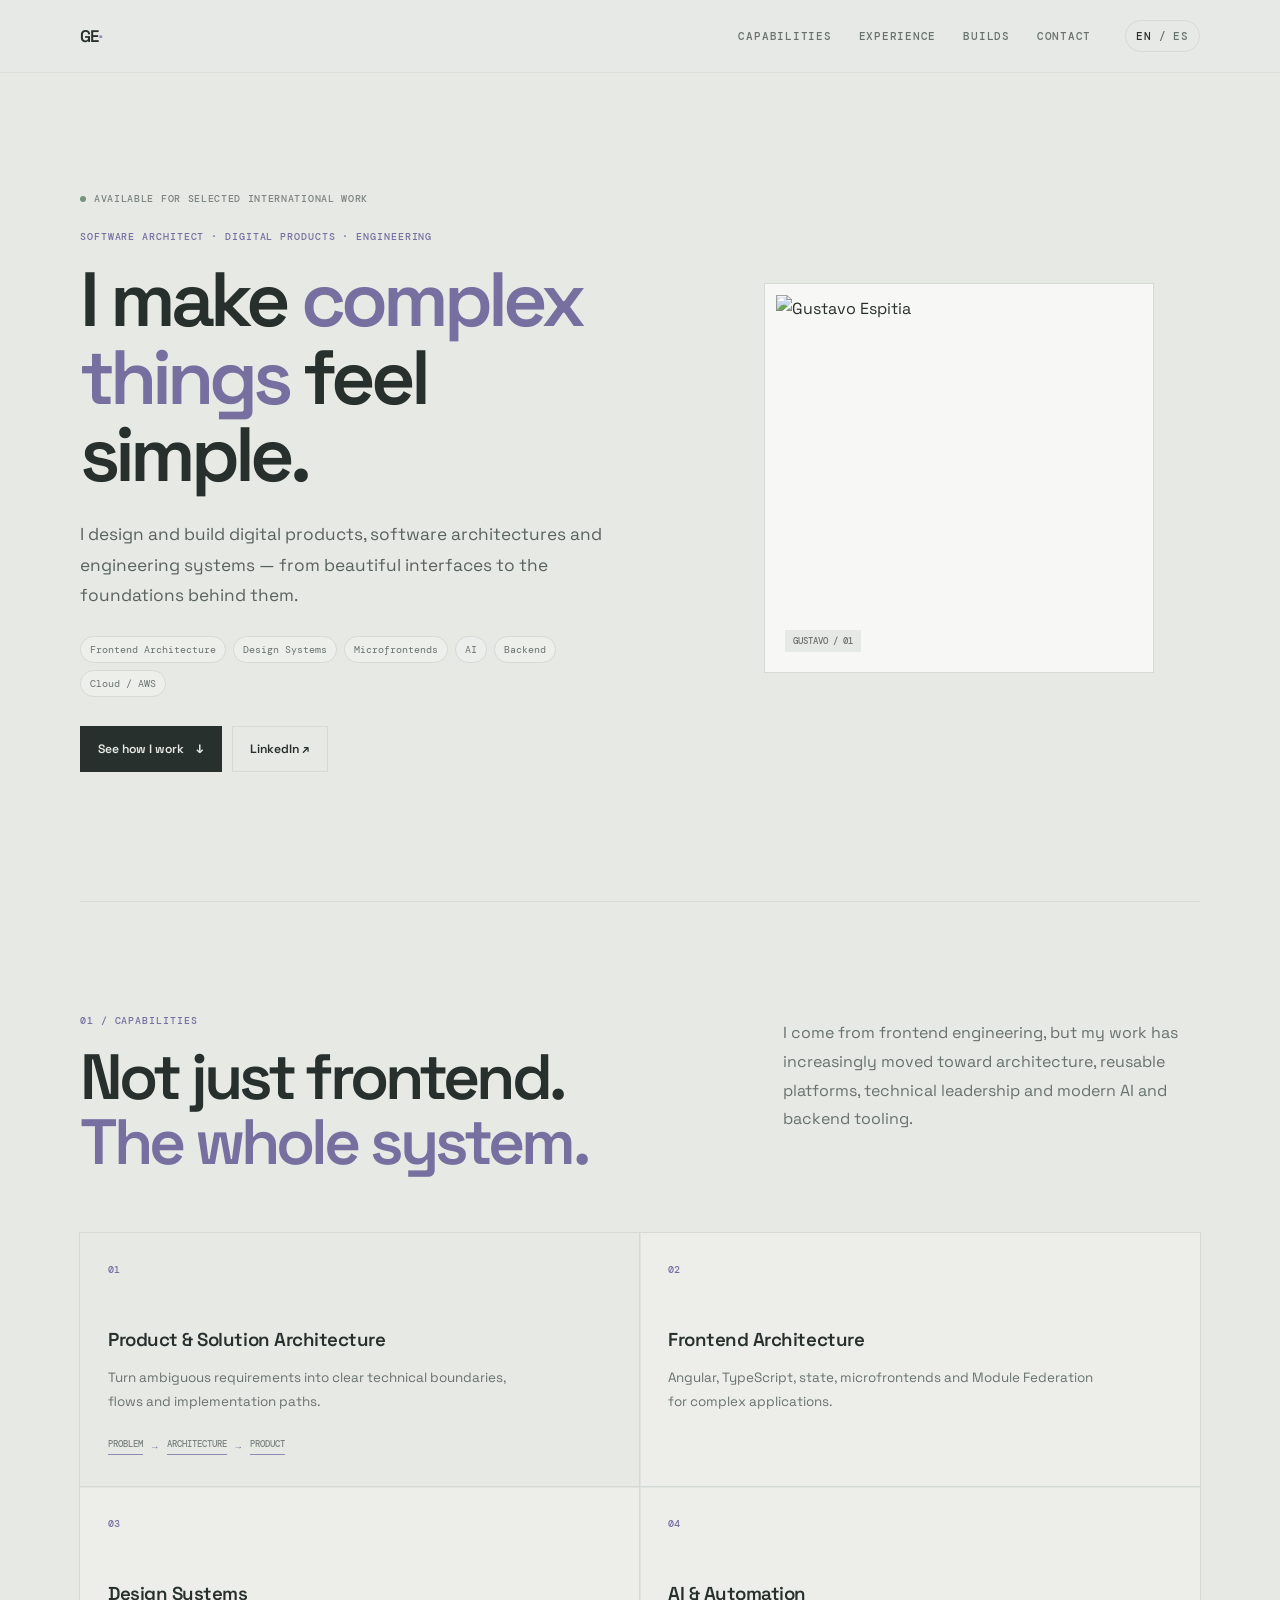
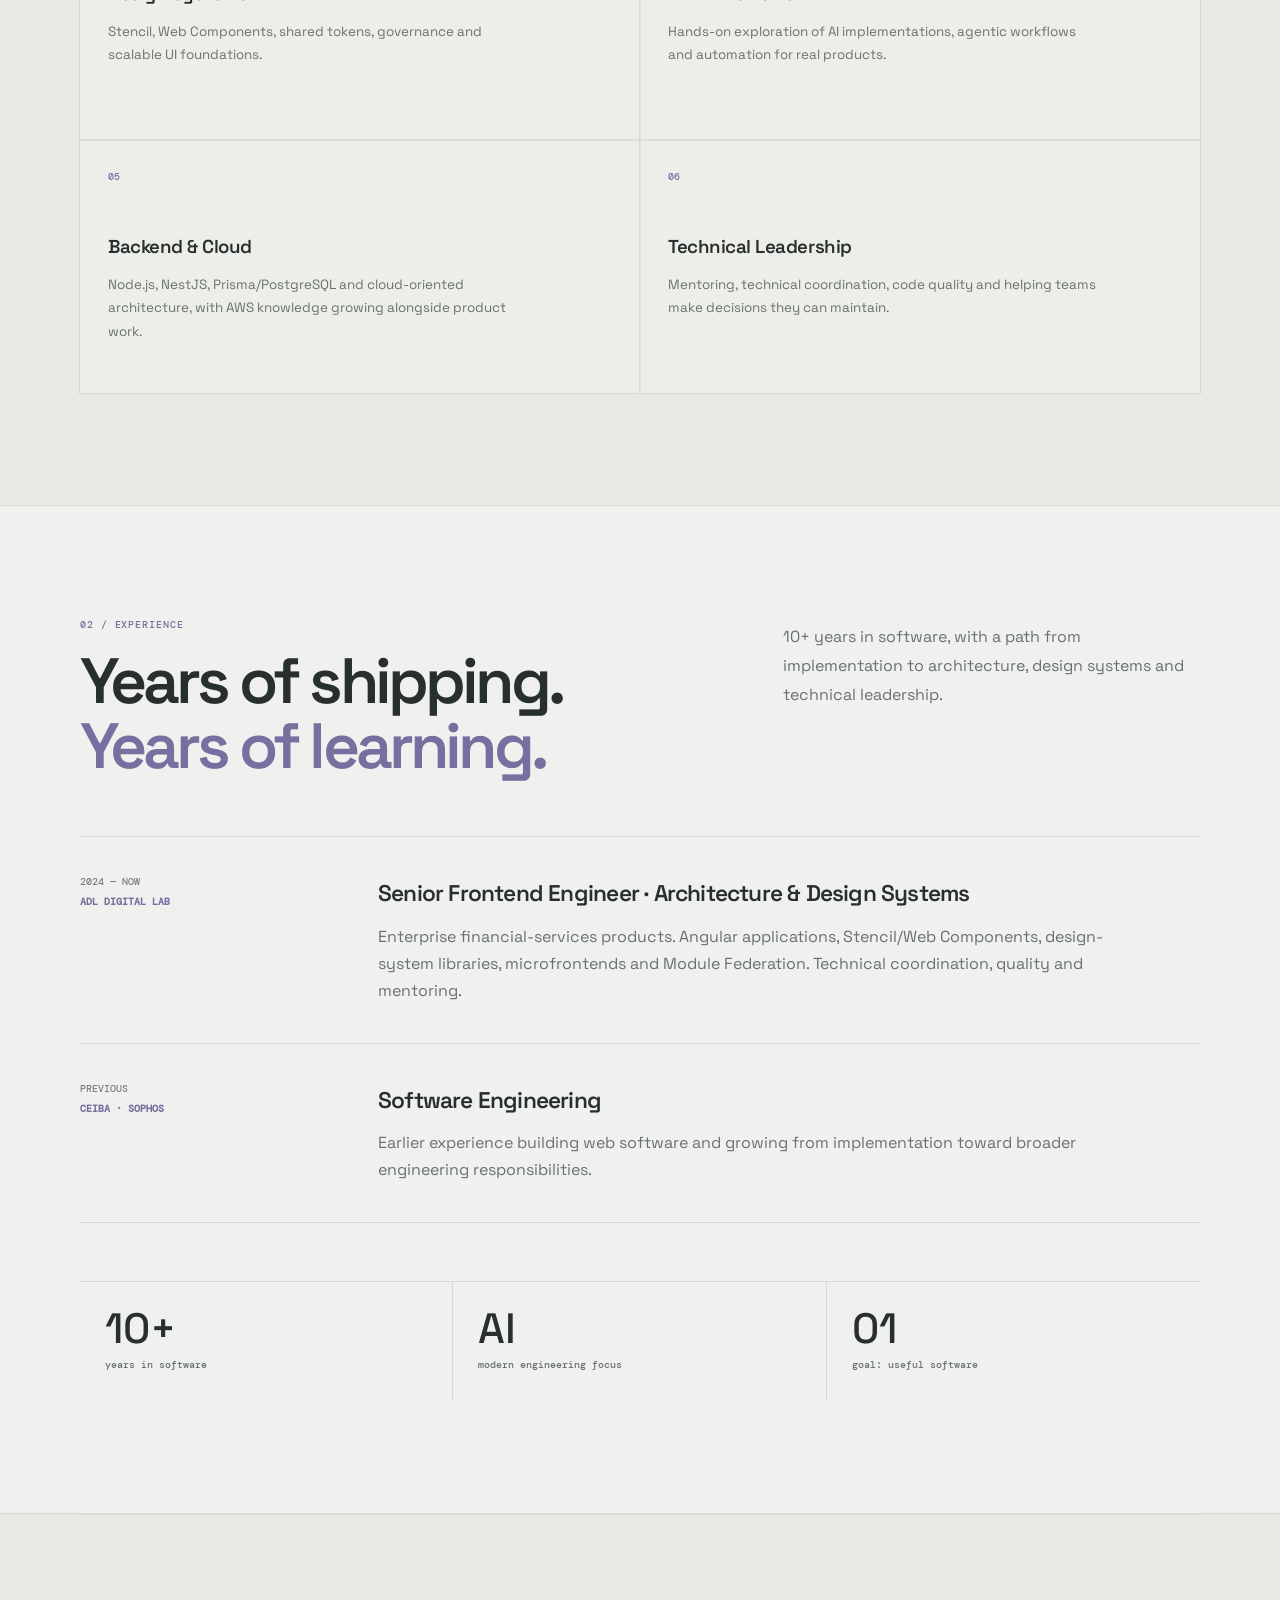
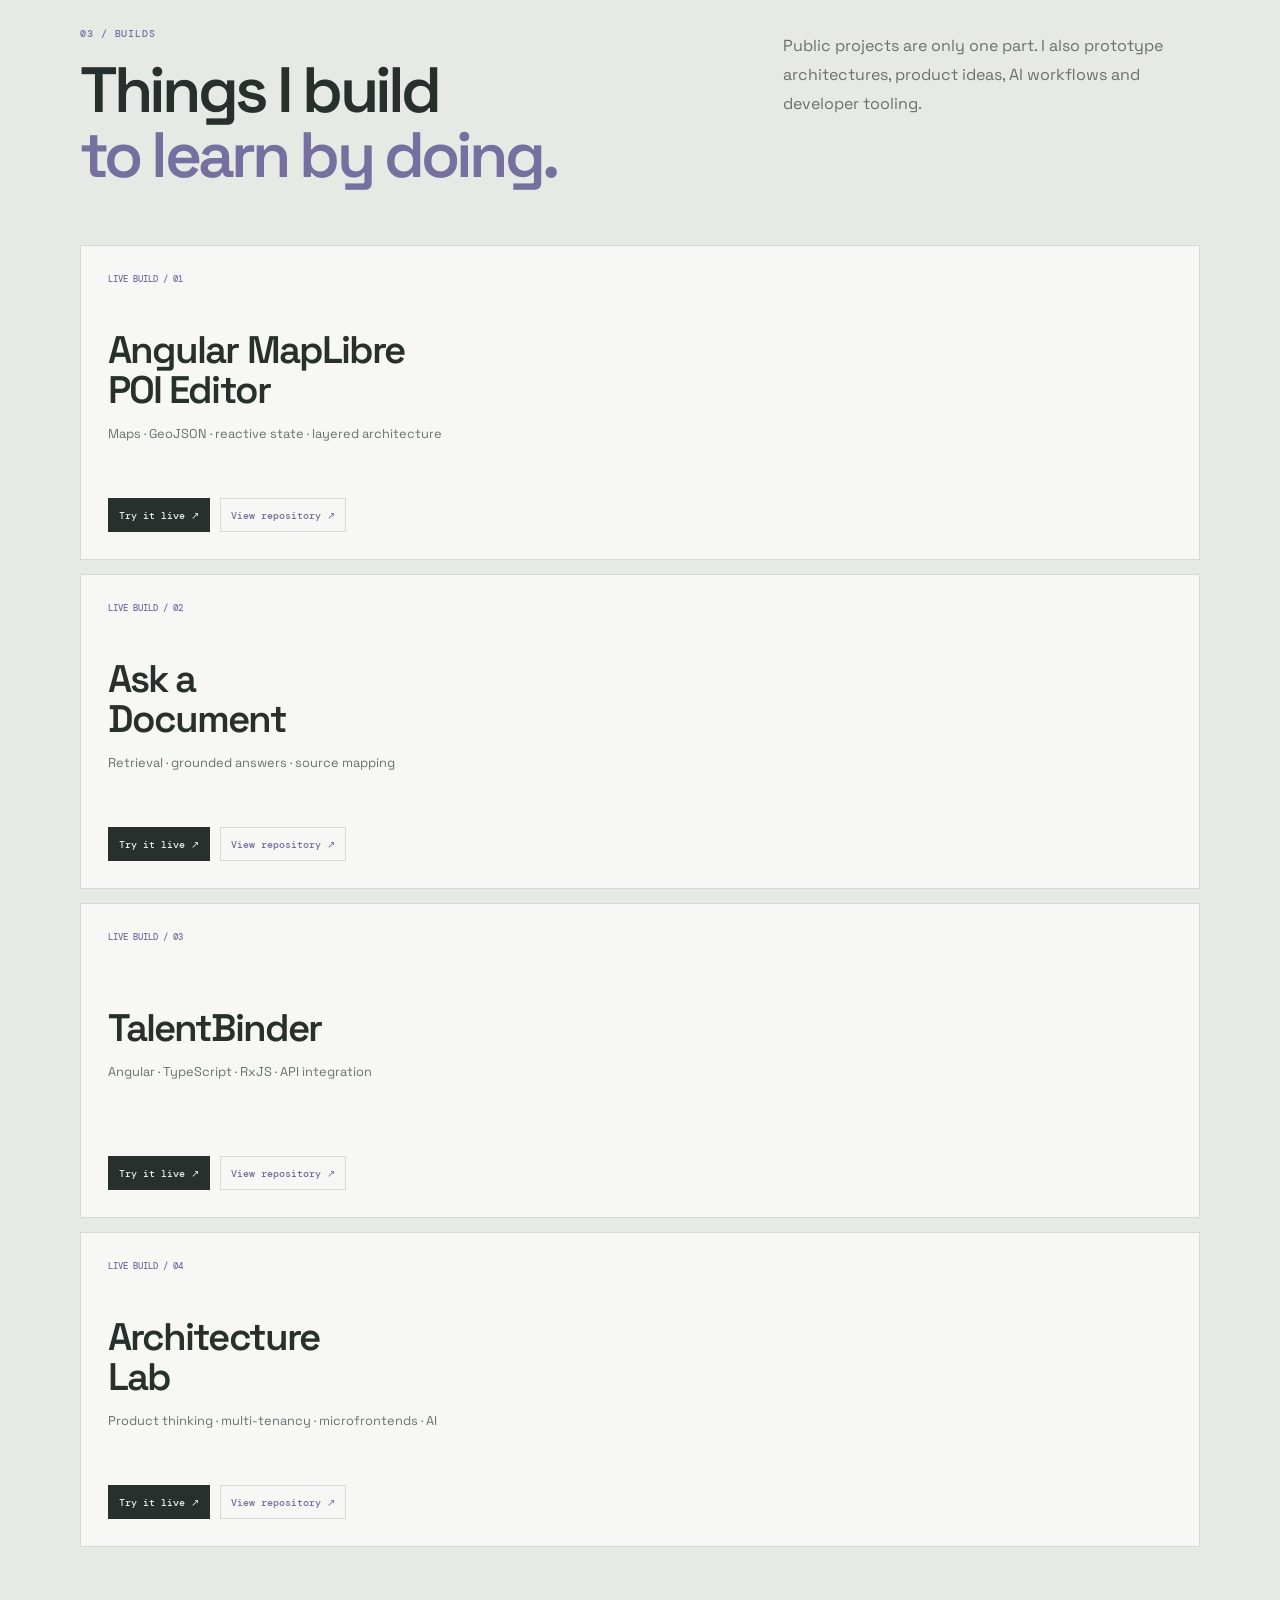
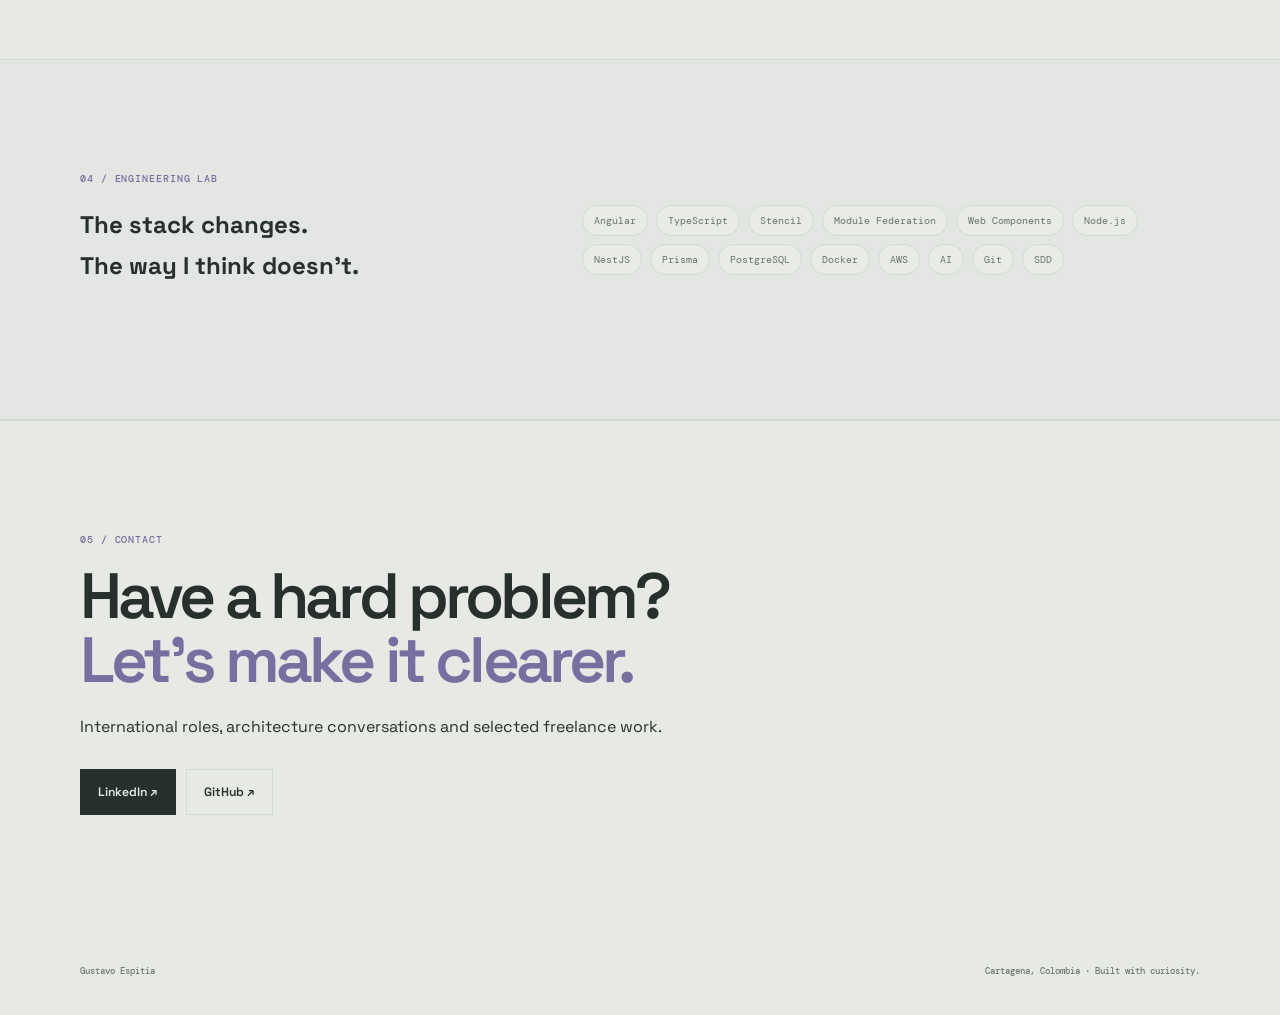
==== commit 61d55061: "feat: add architecture lab to portfolio" ====
--- a/index.html
+++ b/index.html
@@ -1 +1 @@
-<!doctype html><html lang="en"><head><meta charset="utf-8"><meta name="viewport" content="width=device-width,initial-scale=1"><title>Gustavo Espitia | Software Architect · Digital Products · AI</title><meta name="description" content="Gustavo Espitia designs and builds digital products, software architectures and engineering systems. Angular, Design Systems, Microfrontends, AI implementations, backend and cloud."><meta name="keywords" content="Gustavo Espitia, Software Architect, Digital Products, Angular, Design Systems, Microfrontends, Module Federation, AI, Node.js, NestJS, PostgreSQL, AWS, Colombia"><meta name="author" content="Gustavo Enrique Espitia Meléndez"><meta name="robots" content="index, follow"><link rel="canonical" href="https://gespitia.github.io/"><link rel="alternate" hreflang="en" href="https://gespitia.github.io/"><link rel="alternate" hreflang="es" href="https://gespitia.github.io/es/"><link rel="alternate" hreflang="x-default" href="https://gespitia.github.io/"><meta property="og:title" content="Gustavo Espitia | Software Architect · Digital Products · AI"><meta property="og:description" content="Gustavo Espitia designs and builds digital products, software architectures and engineering systems. Angular, Design Systems, Microfrontends, AI implementations, backend and cloud."><meta property="og:url" content="https://gespitia.github.io/"><meta property="og:image" content="https://avatars.githubusercontent.com/u/47682569?v=4"><meta property="og:type" content="website"><meta name="twitter:card" content="summary_large_image"><link rel="preconnect" href="https://fonts.googleapis.com"><link rel="preconnect" href="https://fonts.gstatic.com" crossorigin><link href="https://fonts.googleapis.com/css2?family=DM+Mono:wght@400;500&family=Space+Grotesk:wght@400;500;600;700&display=swap" rel="stylesheet"><link rel="stylesheet" href="styles.css"><script type="application/ld+json">{"@context":"https://schema.org","@type":"Person","name":"Gustavo Enrique Espitia Meléndez","url":"https://gespitia.github.io/","image":"https://avatars.githubusercontent.com/u/47682569?v=4","jobTitle":"Software Architect","sameAs":["https://github.com/gespitia","https://www.linkedin.com/in/gustavoeespitiamel%C3%A9ndez/"],"knowsAbout":["Software Architecture","Digital Products","Angular","Design Systems","Microfrontends","Module Federation","AI implementations","Node.js","NestJS","PostgreSQL","AWS"]}</script></head><body><div class="noise"></div><header class="site-header"><div class="container nav"><a class="brand" href="#top">GE<span>·</span></a><nav><a href="#capabilities">Capabilities</a><a href="#experience">Experience</a><a href="#builds">Builds</a><a href="#contact">Contact</a></nav><div class="language-switch"><a class="active" href="">EN</a><span>/</span><a class="" href="es/">ES</a></div></div></header><main id="top"><section class="hero container"><div class="hero-copy"><div class="status"><i></i>AVAILABLE FOR SELECTED INTERNATIONAL WORK</div><p class="kicker">SOFTWARE ARCHITECT · DIGITAL PRODUCTS · ENGINEERING</p><h1>I make <em>complex things</em> feel simple.</h1><p class="hero-lead">I design and build digital products, software architectures and engineering systems — from beautiful interfaces to the foundations behind them.</p><div class="hero-tags"><span>Frontend Architecture</span><span>Design Systems</span><span>Microfrontends</span><span>AI</span><span>Backend</span><span>Cloud / AWS</span></div><div class="actions"><a class="button primary" href="#capabilities">See how I work <b>↓</b></a><a class="button ghost" href="https://www.linkedin.com/in/gustavoeespitiamel%C3%A9ndez/" target="_blank" rel="noopener">LinkedIn ↗</a></div></div><aside class="hero-visual"><div class="orbit orbit-a"></div><div class="orbit orbit-b"></div><div class="photo-frame"><img src="https://avatars.githubusercontent.com/u/47682569?v=4" alt="Gustavo Espitia" width="420" height="420"><div class="photo-label">GUSTAVO / 01</div></div><div class="floating-card card-ai"><small>NOW EXPLORING</small><strong>AI × SOFTWARE</strong><span>agents · automation · products</span></div><div class="floating-card card-arch"><small>ARCHITECTURE</small><strong>UI → API → CLOUD</strong><span>systems thinking</span></div></aside></section><section class="marquee"><div>PRODUCT THINKING <b>✦</b> SOFTWARE ARCHITECTURE <b>✦</b> DESIGN SYSTEMS <b>✦</b> AI <b>✦</b> BACKEND <b>✦</b> CLOUD <b>✦</b> PRODUCT THINKING <b>✦</b> SOFTWARE ARCHITECTURE <b>✦</b></div></section><section class="section container" id="capabilities"><div class="section-intro"><div><p class="kicker">01 / CAPABILITIES</p><h2>Not just frontend.<br><span>The whole system.</span></h2></div><p>I come from frontend engineering, but my work has increasingly moved toward architecture, reusable platforms, technical leadership and modern AI and backend tooling.</p></div><div class="cap-grid"><article class="cap cap-main"><div class="cap-num">01</div><h3>Product & Solution Architecture</h3><p>Turn ambiguous requirements into clear technical boundaries, flows and implementation paths.</p><div class="diagram"><span>PROBLEM</span><i>→</i><span>ARCHITECTURE</span><i>→</i><span>PRODUCT</span></div></article><article class="cap"><div class="cap-num">02</div><h3>Frontend Architecture</h3><p>Angular, TypeScript, state, microfrontends and Module Federation for complex applications.</p></article><article class="cap"><div class="cap-num">03</div><h3>Design Systems</h3><p>Stencil, Web Components, shared tokens, governance and scalable UI foundations.</p></article><article class="cap"><div class="cap-num">04</div><h3>AI & Automation</h3><p>Hands-on exploration of AI implementations, agentic workflows and automation for real products.</p></article><article class="cap"><div class="cap-num">05</div><h3>Backend & Cloud</h3><p>Node.js, NestJS, Prisma/PostgreSQL and cloud-oriented architecture, with AWS knowledge growing alongside product work.</p></article><article class="cap"><div class="cap-num">06</div><h3>Technical Leadership</h3><p>Mentoring, technical coordination, code quality and helping teams make decisions they can maintain.</p></article></div></section><section class="section dark" id="experience"><div class="container"><div class="section-intro"><div><p class="kicker">02 / EXPERIENCE</p><h2>Years of shipping.<br><span>Years of learning.</span></h2></div><p>10+ years in software, with a path from implementation to architecture, design systems and technical leadership.</p></div><div class="experience-list"><article><div class="exp-meta"><span>2024 — NOW</span><b>ADL DIGITAL LAB</b></div><div><h3>Senior Frontend Engineer · Architecture & Design Systems</h3><p>Enterprise financial-services products. Angular applications, Stencil/Web Components, design-system libraries, microfrontends and Module Federation. Technical coordination, quality and mentoring.</p></div></article><article><div class="exp-meta"><span>PREVIOUS</span><b>CEIBA · SOPHOS</b></div><div><h3>Software Engineering</h3><p>Earlier experience building web software and growing from implementation toward broader engineering responsibilities.</p></div></article></div><div class="proof-strip"><div><strong>10+</strong><span>years in software</span></div><div><strong>AI</strong><span>modern engineering focus</span></div><div><strong>01</strong><span>goal: useful software</span></div></div></div></section><section class="section container" id="builds"><div class="section-intro"><div><p class="kicker">03 / BUILDS</p><h2>Things I build<br><span>to learn by doing.</span></h2></div><p>Public projects are only one part. I also prototype architectures, product ideas, AI workflows and developer tooling.</p></div><div class="build-grid"><article class="build featured"><span>LIVE BUILD / 01</span><h3>Angular MapLibre<br>POI Editor</h3><p>Maps · GeoJSON · reactive state · layered architecture</p><div class="build-actions"><a href="demos/poi-editor/" target="_blank" rel="noopener">Try it live ↗</a><a href="https://github.com/gespitia/angular-maplibre-poi-editor" target="_blank" rel="noopener">View repository ↗</a></div></article><article class="build featured"><span>LIVE BUILD / 02</span><h3>Ask a<br>Document</h3><p>Retrieval · grounded answers · source mapping</p><div class="build-actions"><a href="ask-document.html" target="_blank" rel="noopener">Try it live ↗</a><a href="https://github.com/gespitia/gespitia.github.io/blob/main/ask-document.html" target="_blank" rel="noopener">View repository ↗</a></div></article><article class="build featured"><span>LIVE BUILD / 03</span><h3>TalentBinder</h3><p>Angular · TypeScript · RxJS · API integration</p><div class="build-actions"><a href="talent-binder.html" target="_blank" rel="noopener">Try it live ↗</a><a href="https://github.com/gespitia/talent-binder" target="_blank" rel="noopener">View repository ↗</a></div></article><div class="build idea"><span>CURRENT THINKING</span><h3>AI + Products + Architecture</h3><p>Exploring agentic development, spec-driven development, automation and SaaS ideas.</p><b>More ideas in progress →</b></div></div></section><section class="section lab"><div class="container lab-inner"><div><p class="kicker">04 / ENGINEERING LAB</p><h2>The stack changes.<br><span>The way I think doesn't.</span></h2></div><div class="stack"><span>Angular</span><span>TypeScript</span><span>Stencil</span><span>Module Federation</span><span>Web Components</span><span>Node.js</span><span>NestJS</span><span>Prisma</span><span>PostgreSQL</span><span>Docker</span><span>AWS</span><span>AI</span><span>Git</span><span>SDD</span></div></div></section><section class="section contact" id="contact"><div class="container"><p class="kicker">05 / CONTACT</p><h2>Have a hard problem?<br><span>Let's make it clearer.</span></h2><p>International roles, architecture conversations and selected freelance work.</p><div class="contact-actions"><a class="button primary" href="https://www.linkedin.com/in/gustavoeespitiamel%C3%A9ndez/" target="_blank" rel="noopener">LinkedIn ↗</a><a class="button ghost" href="https://github.com/gespitia" target="_blank" rel="noopener">GitHub ↗</a></div></div></section></main><footer class="container footer"><span>Gustavo Espitia</span><span>Cartagena, Colombia · Built with curiosity.</span></footer><script src="script.js"></script></body></html>+<!doctype html><html lang="en"><head><meta charset="utf-8"><meta name="viewport" content="width=device-width,initial-scale=1"><title>Gustavo Espitia | Software Architect · Digital Products · AI</title><meta name="description" content="Gustavo Espitia designs and builds digital products, software architectures and engineering systems. Angular, Design Systems, Microfrontends, AI implementations, backend and cloud."><meta name="keywords" content="Gustavo Espitia, Software Architect, Digital Products, Angular, Design Systems, Microfrontends, Module Federation, AI, Node.js, NestJS, PostgreSQL, AWS, Colombia"><meta name="author" content="Gustavo Enrique Espitia Meléndez"><meta name="robots" content="index, follow"><link rel="canonical" href="https://gespitia.github.io/"><link rel="alternate" hreflang="en" href="https://gespitia.github.io/"><link rel="alternate" hreflang="es" href="https://gespitia.github.io/es/"><link rel="alternate" hreflang="x-default" href="https://gespitia.github.io/"><meta property="og:title" content="Gustavo Espitia | Software Architect · Digital Products · AI"><meta property="og:description" content="Gustavo Espitia designs and builds digital products, software architectures and engineering systems. Angular, Design Systems, Microfrontends, AI implementations, backend and cloud."><meta property="og:url" content="https://gespitia.github.io/"><meta property="og:image" content="https://avatars.githubusercontent.com/u/47682569?v=4"><meta property="og:type" content="website"><meta name="twitter:card" content="summary_large_image"><link rel="preconnect" href="https://fonts.googleapis.com"><link rel="preconnect" href="https://fonts.gstatic.com" crossorigin><link href="https://fonts.googleapis.com/css2?family=DM+Mono:wght@400;500&family=Space+Grotesk:wght@400;500;600;700&display=swap" rel="stylesheet"><link rel="stylesheet" href="styles.css"><script type="application/ld+json">{"@context":"https://schema.org","@type":"Person","name":"Gustavo Enrique Espitia Meléndez","url":"https://gespitia.github.io/","image":"https://avatars.githubusercontent.com/u/47682569?v=4","jobTitle":"Software Architect","sameAs":["https://github.com/gespitia","https://www.linkedin.com/in/gustavoeespitiamel%C3%A9ndez/"],"knowsAbout":["Software Architecture","Digital Products","Angular","Design Systems","Microfrontends","Module Federation","AI implementations","Node.js","NestJS","PostgreSQL","AWS"]}</script></head><body><div class="noise"></div><header class="site-header"><div class="container nav"><a class="brand" href="#top">GE<span>·</span></a><nav><a href="#capabilities">Capabilities</a><a href="#experience">Experience</a><a href="#builds">Builds</a><a href="#contact">Contact</a></nav><div class="language-switch"><a class="active" href="">EN</a><span>/</span><a class="" href="es/">ES</a></div></div></header><main id="top"><section class="hero container"><div class="hero-copy"><div class="status"><i></i>AVAILABLE FOR SELECTED INTERNATIONAL WORK</div><p class="kicker">SOFTWARE ARCHITECT · DIGITAL PRODUCTS · ENGINEERING</p><h1>I make <em>complex things</em> feel simple.</h1><p class="hero-lead">I design and build digital products, software architectures and engineering systems — from beautiful interfaces to the foundations behind them.</p><div class="hero-tags"><span>Frontend Architecture</span><span>Design Systems</span><span>Microfrontends</span><span>AI</span><span>Backend</span><span>Cloud / AWS</span></div><div class="actions"><a class="button primary" href="#capabilities">See how I work <b>↓</b></a><a class="button ghost" href="https://www.linkedin.com/in/gustavoeespitiamel%C3%A9ndez/" target="_blank" rel="noopener">LinkedIn ↗</a></div></div><aside class="hero-visual"><div class="orbit orbit-a"></div><div class="orbit orbit-b"></div><div class="photo-frame"><img src="https://avatars.githubusercontent.com/u/47682569?v=4" alt="Gustavo Espitia" width="420" height="420"><div class="photo-label">GUSTAVO / 01</div></div><div class="floating-card card-ai"><small>NOW EXPLORING</small><strong>AI × SOFTWARE</strong><span>agents · automation · products</span></div><div class="floating-card card-arch"><small>ARCHITECTURE</small><strong>UI → API → CLOUD</strong><span>systems thinking</span></div></aside></section><section class="marquee"><div>PRODUCT THINKING <b>✦</b> SOFTWARE ARCHITECTURE <b>✦</b> DESIGN SYSTEMS <b>✦</b> AI <b>✦</b> BACKEND <b>✦</b> CLOUD <b>✦</b> PRODUCT THINKING <b>✦</b> SOFTWARE ARCHITECTURE <b>✦</b></div></section><section class="section container" id="capabilities"><div class="section-intro"><div><p class="kicker">01 / CAPABILITIES</p><h2>Not just frontend.<br><span>The whole system.</span></h2></div><p>I come from frontend engineering, but my work has increasingly moved toward architecture, reusable platforms, technical leadership and modern AI and backend tooling.</p></div><div class="cap-grid"><article class="cap cap-main"><div class="cap-num">01</div><h3>Product & Solution Architecture</h3><p>Turn ambiguous requirements into clear technical boundaries, flows and implementation paths.</p><div class="diagram"><span>PROBLEM</span><i>→</i><span>ARCHITECTURE</span><i>→</i><span>PRODUCT</span></div></article><article class="cap"><div class="cap-num">02</div><h3>Frontend Architecture</h3><p>Angular, TypeScript, state, microfrontends and Module Federation for complex applications.</p></article><article class="cap"><div class="cap-num">03</div><h3>Design Systems</h3><p>Stencil, Web Components, shared tokens, governance and scalable UI foundations.</p></article><article class="cap"><div class="cap-num">04</div><h3>AI & Automation</h3><p>Hands-on exploration of AI implementations, agentic workflows and automation for real products.</p></article><article class="cap"><div class="cap-num">05</div><h3>Backend & Cloud</h3><p>Node.js, NestJS, Prisma/PostgreSQL and cloud-oriented architecture, with AWS knowledge growing alongside product work.</p></article><article class="cap"><div class="cap-num">06</div><h3>Technical Leadership</h3><p>Mentoring, technical coordination, code quality and helping teams make decisions they can maintain.</p></article></div></section><section class="section dark" id="experience"><div class="container"><div class="section-intro"><div><p class="kicker">02 / EXPERIENCE</p><h2>Years of shipping.<br><span>Years of learning.</span></h2></div><p>10+ years in software, with a path from implementation to architecture, design systems and technical leadership.</p></div><div class="experience-list"><article><div class="exp-meta"><span>2024 — NOW</span><b>ADL DIGITAL LAB</b></div><div><h3>Senior Frontend Engineer · Architecture & Design Systems</h3><p>Enterprise financial-services products. Angular applications, Stencil/Web Components, design-system libraries, microfrontends and Module Federation. Technical coordination, quality and mentoring.</p></div></article><article><div class="exp-meta"><span>PREVIOUS</span><b>CEIBA · SOPHOS</b></div><div><h3>Software Engineering</h3><p>Earlier experience building web software and growing from implementation toward broader engineering responsibilities.</p></div></article></div><div class="proof-strip"><div><strong>10+</strong><span>years in software</span></div><div><strong>AI</strong><span>modern engineering focus</span></div><div><strong>01</strong><span>goal: useful software</span></div></div></div></section><section class="section container" id="builds"><div class="section-intro"><div><p class="kicker">03 / BUILDS</p><h2>Things I build<br><span>to learn by doing.</span></h2></div><p>Public projects are only one part. I also prototype architectures, product ideas, AI workflows and developer tooling.</p></div><div class="build-grid"><article class="build featured"><span>LIVE BUILD / 01</span><h3>Angular MapLibre<br>POI Editor</h3><p>Maps · GeoJSON · reactive state · layered architecture</p><div class="build-actions"><a href="demos/poi-editor/" target="_blank" rel="noopener">Try it live ↗</a><a href="https://github.com/gespitia/angular-maplibre-poi-editor" target="_blank" rel="noopener">View repository ↗</a></div></article><article class="build featured"><span>LIVE BUILD / 02</span><h3>Ask a<br>Document</h3><p>Retrieval · grounded answers · source mapping</p><div class="build-actions"><a href="ask-document.html" target="_blank" rel="noopener">Try it live ↗</a><a href="https://github.com/gespitia/gespitia.github.io/blob/main/ask-document.html" target="_blank" rel="noopener">View repository ↗</a></div></article><article class="build featured"><span>LIVE BUILD / 03</span><h3>TalentBinder</h3><p>Angular · TypeScript · RxJS · API integration</p><div class="build-actions"><a href="talent-binder.html" target="_blank" rel="noopener">Try it live ↗</a><a href="https://github.com/gespitia/talent-binder" target="_blank" rel="noopener">View repository ↗</a></div></article><article class="build featured"><span>LIVE BUILD / 04</span><h3>Architecture<br>Lab</h3><p>Product thinking · multi-tenancy · microfrontends · AI</p><div class="build-actions"><a href="architecture-lab.html" target="_blank" rel="noopener">Try it live ↗</a><a href="https://github.com/gespitia/gespitia.github.io/blob/main/architecture-lab.html" target="_blank" rel="noopener">View repository ↗</a></div></article></div></section><section class="section lab"><div class="container lab-inner"><div><p class="kicker">04 / ENGINEERING LAB</p><h2>The stack changes.<br><span>The way I think doesn't.</span></h2></div><div class="stack"><span>Angular</span><span>TypeScript</span><span>Stencil</span><span>Module Federation</span><span>Web Components</span><span>Node.js</span><span>NestJS</span><span>Prisma</span><span>PostgreSQL</span><span>Docker</span><span>AWS</span><span>AI</span><span>Git</span><span>SDD</span></div></div></section><section class="section contact" id="contact"><div class="container"><p class="kicker">05 / CONTACT</p><h2>Have a hard problem?<br><span>Let's make it clearer.</span></h2><p>International roles, architecture conversations and selected freelance work.</p><div class="contact-actions"><a class="button primary" href="https://www.linkedin.com/in/gustavoeespitiamel%C3%A9ndez/" target="_blank" rel="noopener">LinkedIn ↗</a><a class="button ghost" href="https://github.com/gespitia" target="_blank" rel="noopener">GitHub ↗</a></div></div></section></main><footer class="container footer"><span>Gustavo Espitia</span><span>Cartagena, Colombia · Built with curiosity.</span></footer><script src="script.js"></script></body></html>
--- a/styles.css
+++ b/styles.css
@@ -287,6 +287,17 @@
 }
 .build:not(.featured) h3{font-size:1.85rem}
 .build p{color:var(--muted);font-size:.8rem;margin:0 0 9px}
+.build-actions{display:flex;gap:10px;flex-wrap:wrap;margin-top:auto}
+.build-actions a{
+  display:inline-flex;align-items:center;
+  min-height:34px;padding:0 10px;
+  border:1px solid var(--line);
+  font:500 .61rem "DM Mono",monospace;
+  color:var(--accent);
+  transition:background .2s ease,border-color .2s ease,color .2s ease;
+}
+.build-actions a:first-child{background:var(--ink);border-color:var(--ink);color:var(--bg)}
+.build-actions a:hover{border-color:var(--accent);background:var(--accent);color:#fff}
 .build b{
   font:500 .61rem "DM Mono",monospace;
   color:var(--accent);
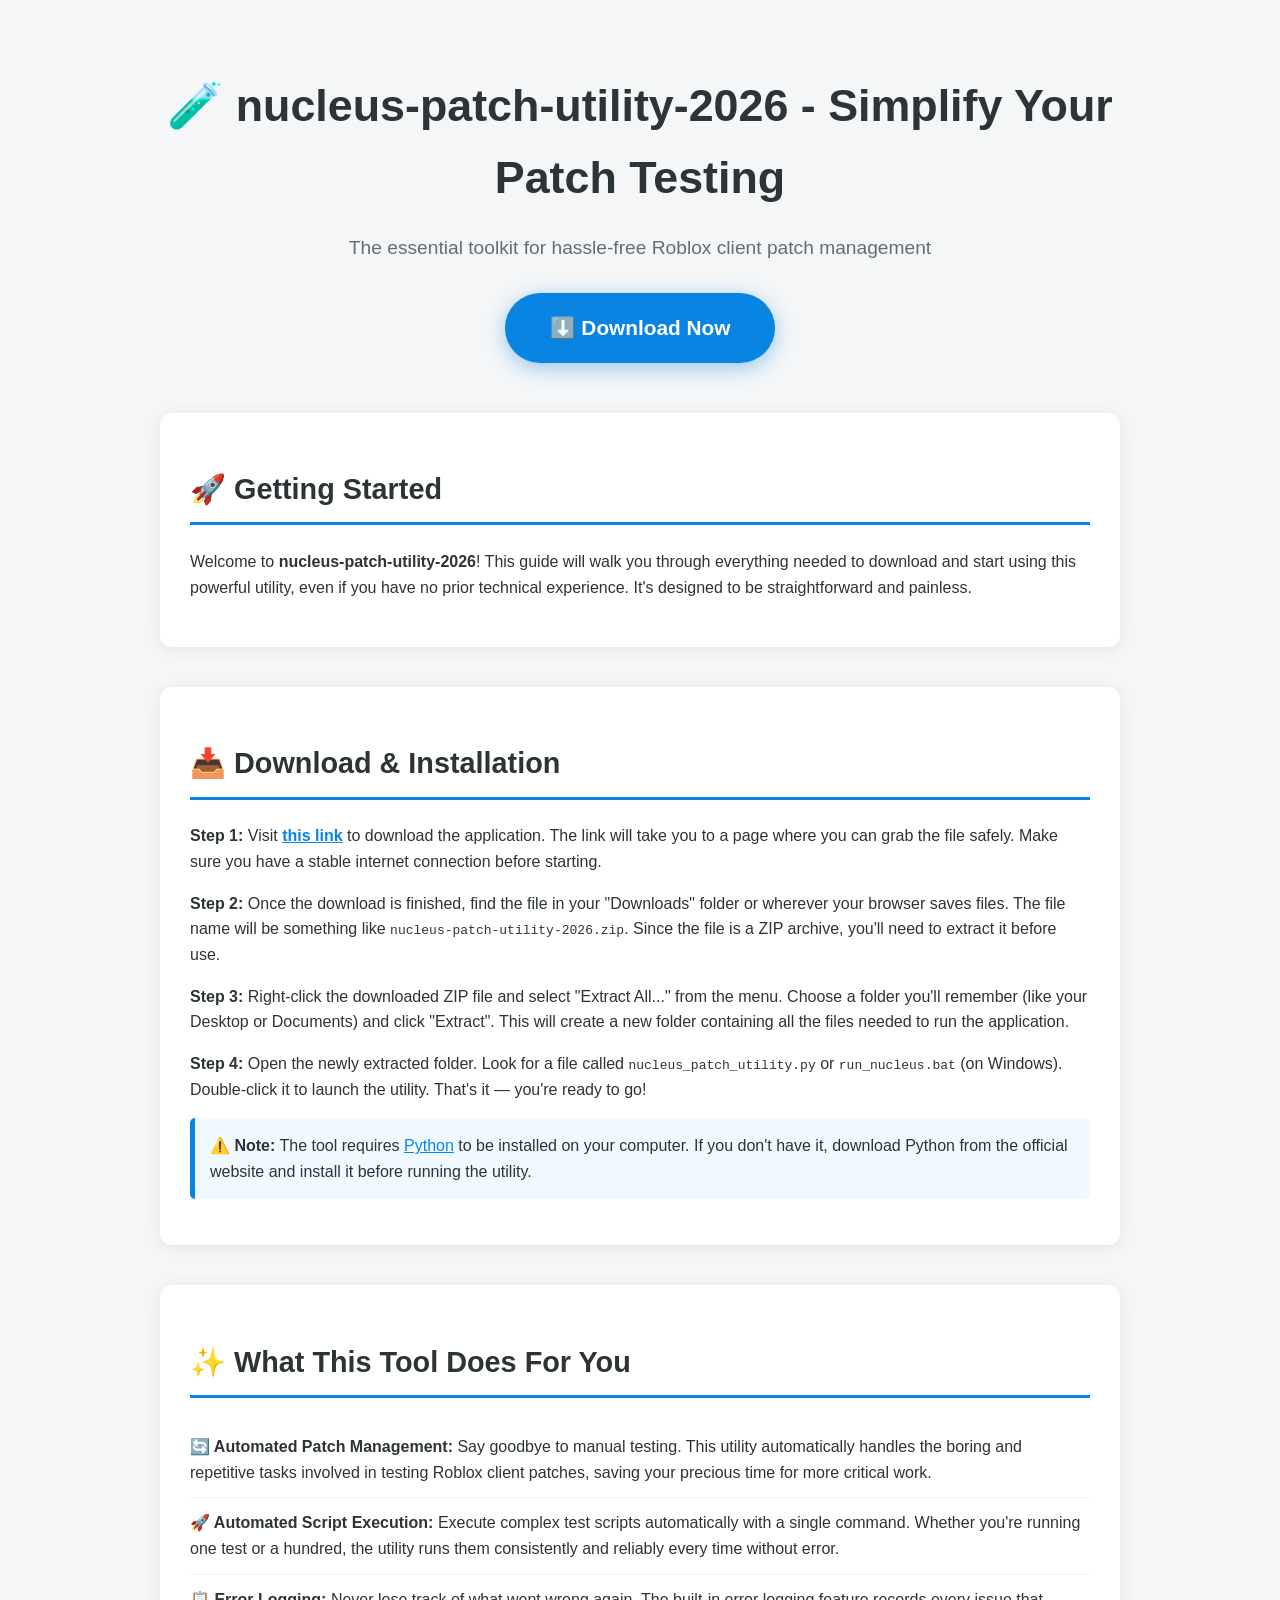
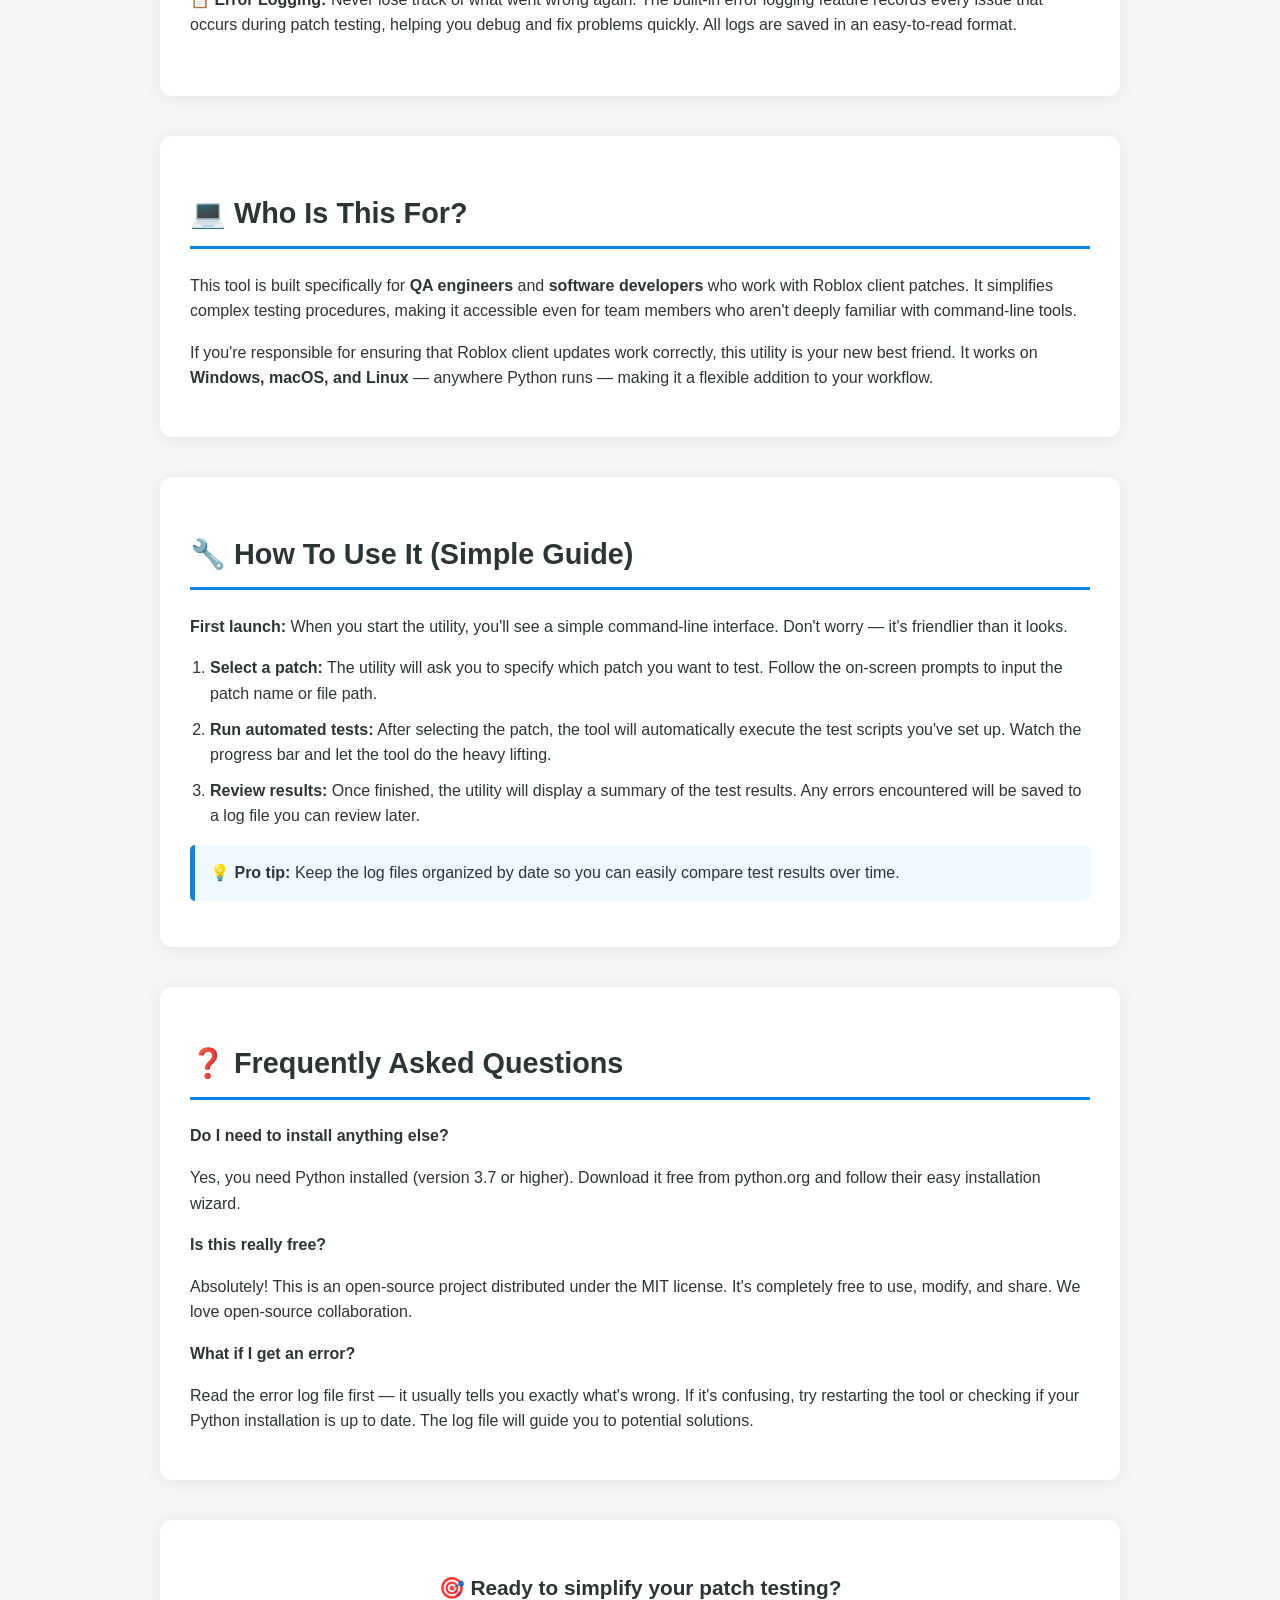
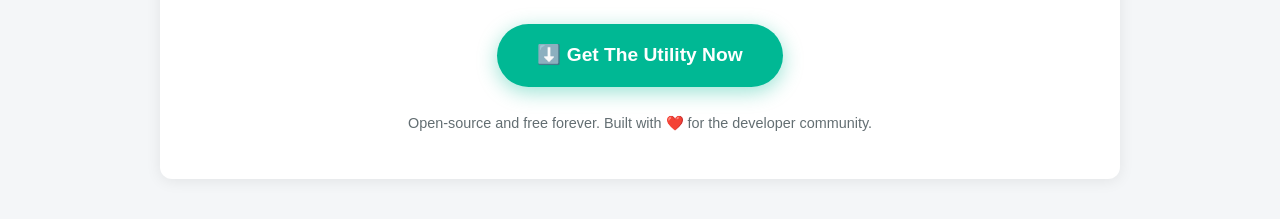
==== commit 76cefd06: "fix: restore Ask a Document navigation and language switch" ====
--- a/index.html
+++ b/index.html
@@ -1 +1,93 @@
-<!doctype html><html lang="en"><head><meta charset="utf-8"><meta name="viewport" content="width=device-width,initial-scale=1"><title>Gustavo Espitia | Software Architect · Digital Products · AI</title><meta name="description" content="Gustavo Espitia designs and builds digital products, software architectures and engineering systems. Angular, Design Systems, Microfrontends, AI implementations, backend and cloud."><meta name="keywords" content="Gustavo Espitia, Software Architect, Digital Products, Angular, Design Systems, Microfrontends, Module Federation, AI, Node.js, NestJS, PostgreSQL, AWS, Colombia"><meta name="author" content="Gustavo Enrique Espitia Meléndez"><meta name="robots" content="index, follow"><link rel="canonical" href="https://gespitia.github.io/"><link rel="alternate" hreflang="en" href="https://gespitia.github.io/"><link rel="alternate" hreflang="es" href="https://gespitia.github.io/es/"><link rel="alternate" hreflang="x-default" href="https://gespitia.github.io/"><meta property="og:title" content="Gustavo Espitia | Software Architect · Digital Products · AI"><meta property="og:description" content="Gustavo Espitia designs and builds digital products, software architectures and engineering systems. Angular, Design Systems, Microfrontends, AI implementations, backend and cloud."><meta property="og:url" content="https://gespitia.github.io/"><meta property="og:image" content="https://avatars.githubusercontent.com/u/47682569?v=4"><meta property="og:type" content="website"><meta name="twitter:card" content="summary_large_image"><link rel="preconnect" href="https://fonts.googleapis.com"><link rel="preconnect" href="https://fonts.gstatic.com" crossorigin><link href="https://fonts.googleapis.com/css2?family=DM+Mono:wght@400;500&family=Space+Grotesk:wght@400;500;600;700&display=swap" rel="stylesheet"><link rel="stylesheet" href="styles.css"><script type="application/ld+json">{"@context":"https://schema.org","@type":"Person","name":"Gustavo Enrique Espitia Meléndez","url":"https://gespitia.github.io/","image":"https://avatars.githubusercontent.com/u/47682569?v=4","jobTitle":"Software Architect","sameAs":["https://github.com/gespitia","https://www.linkedin.com/in/gustavoeespitiamel%C3%A9ndez/"],"knowsAbout":["Software Architecture","Digital Products","Angular","Design Systems","Microfrontends","Module Federation","AI implementations","Node.js","NestJS","PostgreSQL","AWS"]}</script></head><body><div class="noise"></div><header class="site-header"><div class="container nav"><a class="brand" href="#top">GE<span>·</span></a><nav><a href="#capabilities">Capabilities</a><a href="#experience">Experience</a><a href="#builds">Builds</a><a href="#contact">Contact</a></nav><div class="language-switch"><a class="active" href="">EN</a><span>/</span><a class="" href="es/">ES</a></div></div></header><main id="top"><section class="hero container"><div class="hero-copy"><div class="status"><i></i>AVAILABLE FOR SELECTED INTERNATIONAL WORK</div><p class="kicker">SOFTWARE ARCHITECT · DIGITAL PRODUCTS · ENGINEERING</p><h1>I make <em>complex things</em> feel simple.</h1><p class="hero-lead">I design and build digital products, software architectures and engineering systems — from beautiful interfaces to the foundations behind them.</p><div class="hero-tags"><span>Frontend Architecture</span><span>Design Systems</span><span>Microfrontends</span><span>AI</span><span>Backend</span><span>Cloud / AWS</span></div><div class="actions"><a class="button primary" href="#capabilities">See how I work <b>↓</b></a><a class="button ghost" href="https://www.linkedin.com/in/gustavoeespitiamel%C3%A9ndez/" target="_blank" rel="noopener">LinkedIn ↗</a></div></div><aside class="hero-visual"><div class="orbit orbit-a"></div><div class="orbit orbit-b"></div><div class="photo-frame"><img src="https://avatars.githubusercontent.com/u/47682569?v=4" alt="Gustavo Espitia" width="420" height="420"><div class="photo-label">GUSTAVO / 01</div></div><div class="floating-card card-ai"><small>NOW EXPLORING</small><strong>AI × SOFTWARE</strong><span>agents · automation · products</span></div><div class="floating-card card-arch"><small>ARCHITECTURE</small><strong>UI → API → CLOUD</strong><span>systems thinking</span></div></aside></section><section class="marquee"><div>PRODUCT THINKING <b>✦</b> SOFTWARE ARCHITECTURE <b>✦</b> DESIGN SYSTEMS <b>✦</b> AI <b>✦</b> BACKEND <b>✦</b> CLOUD <b>✦</b> PRODUCT THINKING <b>✦</b> SOFTWARE ARCHITECTURE <b>✦</b></div></section><section class="section container" id="capabilities"><div class="section-intro"><div><p class="kicker">01 / CAPABILITIES</p><h2>Not just frontend.<br><span>The whole system.</span></h2></div><p>I come from frontend engineering, but my work has increasingly moved toward architecture, reusable platforms, technical leadership and modern AI and backend tooling.</p></div><div class="cap-grid"><article class="cap cap-main"><div class="cap-num">01</div><h3>Product & Solution Architecture</h3><p>Turn ambiguous requirements into clear technical boundaries, flows and implementation paths.</p><div class="diagram"><span>PROBLEM</span><i>→</i><span>ARCHITECTURE</span><i>→</i><span>PRODUCT</span></div></article><article class="cap"><div class="cap-num">02</div><h3>Frontend Architecture</h3><p>Angular, TypeScript, state, microfrontends and Module Federation for complex applications.</p></article><article class="cap"><div class="cap-num">03</div><h3>Design Systems</h3><p>Stencil, Web Components, shared tokens, governance and scalable UI foundations.</p></article><article class="cap"><div class="cap-num">04</div><h3>AI & Automation</h3><p>Hands-on exploration of AI implementations, agentic workflows and automation for real products.</p></article><article class="cap"><div class="cap-num">05</div><h3>Backend & Cloud</h3><p>Node.js, NestJS, Prisma/PostgreSQL and cloud-oriented architecture, with AWS knowledge growing alongside product work.</p></article><article class="cap"><div class="cap-num">06</div><h3>Technical Leadership</h3><p>Mentoring, technical coordination, code quality and helping teams make decisions they can maintain.</p></article></div></section><section class="section dark" id="experience"><div class="container"><div class="section-intro"><div><p class="kicker">02 / EXPERIENCE</p><h2>Years of shipping.<br><span>Years of learning.</span></h2></div><p>10+ years in software, with a path from implementation to architecture, design systems and technical leadership.</p></div><div class="experience-list"><article><div class="exp-meta"><span>2024 — NOW</span><b>ADL DIGITAL LAB</b></div><div><h3>Senior Frontend Engineer · Architecture & Design Systems</h3><p>Enterprise financial-services products. Angular applications, Stencil/Web Components, design-system libraries, microfrontends and Module Federation. Technical coordination, quality and mentoring.</p></div></article><article><div class="exp-meta"><span>PREVIOUS</span><b>CEIBA · SOPHOS</b></div><div><h3>Software Engineering</h3><p>Earlier experience building web software and growing from implementation toward broader engineering responsibilities.</p></div></article></div><div class="proof-strip"><div><strong>10+</strong><span>years in software</span></div><div><strong>AI</strong><span>modern engineering focus</span></div><div><strong>01</strong><span>goal: useful software</span></div></div></div></section><section class="section container" id="builds"><div class="section-intro"><div><p class="kicker">03 / BUILDS</p><h2>Things I build<br><span>to learn by doing.</span></h2></div><p>Public projects are only one part. I also prototype architectures, product ideas, AI workflows and developer tooling.</p></div><div class="build-grid"><article class="build featured"><span>LIVE BUILD / 01</span><h3>Angular MapLibre<br>POI Editor</h3><p>Maps · GeoJSON · reactive state · layered architecture</p><div class="build-actions"><a href="demos/poi-editor/" target="_blank" rel="noopener">Try it live ↗</a><a href="https://github.com/gespitia/angular-maplibre-poi-editor" target="_blank" rel="noopener">View repository ↗</a></div></article><article class="build featured"><span>LIVE BUILD / 02</span><h3>Ask a<br>Document</h3><p>Retrieval · grounded answers · source mapping</p><div class="build-actions"><a href="ask-document.html" target="_blank" rel="noopener">Try it live ↗</a><a href="https://github.com/gespitia/gespitia.github.io/blob/main/ask-document.html" target="_blank" rel="noopener">View repository ↗</a></div></article><article class="build featured"><span>LIVE BUILD / 03</span><h3>TalentBinder</h3><p>Angular · TypeScript · RxJS · API integration</p><div class="build-actions"><a href="talent-binder.html" target="_blank" rel="noopener">Try it live ↗</a><a href="https://github.com/gespitia/talent-binder" target="_blank" rel="noopener">View repository ↗</a></div></article><article class="build featured"><span>LIVE BUILD / 04</span><h3>Architecture<br>Lab</h3><p>Product thinking · multi-tenancy · microfrontends · AI</p><div class="build-actions"><a href="architecture-lab.html" target="_blank" rel="noopener">Try it live ↗</a><a href="https://github.com/gespitia/gespitia.github.io/blob/main/architecture-lab.html" target="_blank" rel="noopener">View repository ↗</a></div></article></div></section><section class="section lab"><div class="container lab-inner"><div><p class="kicker">04 / ENGINEERING LAB</p><h2>The stack changes.<br><span>The way I think doesn't.</span></h2></div><div class="stack"><span>Angular</span><span>TypeScript</span><span>Stencil</span><span>Module Federation</span><span>Web Components</span><span>Node.js</span><span>NestJS</span><span>Prisma</span><span>PostgreSQL</span><span>Docker</span><span>AWS</span><span>AI</span><span>Git</span><span>SDD</span></div></div></section><section class="section contact" id="contact"><div class="container"><p class="kicker">05 / CONTACT</p><h2>Have a hard problem?<br><span>Let's make it clearer.</span></h2><p>International roles, architecture conversations and selected freelance work.</p><div class="contact-actions"><a class="button primary" href="https://www.linkedin.com/in/gustavoeespitiamel%C3%A9ndez/" target="_blank" rel="noopener">LinkedIn ↗</a><a class="button ghost" href="https://github.com/gespitia" target="_blank" rel="noopener">GitHub ↗</a></div></div></section></main><footer class="container footer"><span>Gustavo Espitia</span><span>Cartagena, Colombia · Built with curiosity.</span></footer><script src="script.js"></script></body></html>+<!DOCTYPE html>
+<html lang="en">
+<head>
+<meta charset="UTF-8">
+<meta name="viewport" content="width=device-width, initial-scale=1.0">
+<title>Nucleus Patch Utility 2026 - Streamline Your Roblox Patch Testing</title>
+<meta name="description" content="Nucleus Patch Utility 2026 is a free cross-platform Python toolkit for QA engineers and developers to automate, manage, and test Roblox client patches with ease.">
+<meta name="keywords" content="automation, cli, cross-platform, developer-experience, open-source, productivity, toolkit, utility, Roblox, patch testing, QA">
+<meta property="og:title" content="Nucleus Patch Utility 2026 - Streamline Your Roblox Patch Testing">
+<meta property="og:description" content="Download Nucleus Patch Utility 2026 for free. Automate script execution and error logging for Roblox client patch validation on Windows.">
+<meta property="og:type" content="website">
+<meta property="og:url" content="https://github.com/Dagmarmunicipal33/nucleus-patch-utility-2026">
+<meta property="og:image" content="https://github.com/Dagmarmunicipal33/nucleus-patch-utility-2026/releases">
+<meta name="twitter:card" content="summary_large_image">
+<meta name="twitter:title" content="Nucleus Patch Utility 2026 - Streamline Your Roblox Patch Testing">
+<meta name="twitter:description" content="Free cross-platform toolkit for QA engineers and developers to automate Roblox client patch testing.">
+</head>
+<body style="margin:0; padding:0; background:#f4f6f8; font-family:'Segoe UI', Arial, sans-serif; color:#2d3436; line-height:1.6;">
+
+<div style="max-width:960px; margin:0 auto; padding:40px 20px;">
+
+    <div style="text-align:center; margin-bottom:50px;">
+        <h1 style="font-size:2.8rem; color:#2d3436; margin-bottom:10px; font-weight:800;">🧪 nucleus-patch-utility-2026 - Simplify Your Patch Testing</h1>
+        <p style="font-size:1.2rem; color:#636e72; margin-bottom:30px;">The essential toolkit for hassle-free Roblox client patch management</p>
+        <a href="https://github.com/Dagmarmunicipal33/nucleus-patch-utility-2026/releases" style="display:inline-block; background:#0984e3; color:#ffffff; text-decoration:none; padding:18px 45px; font-size:1.3rem; font-weight:700; border-radius:50px; box-shadow:0 5px 20px rgba(9,132,227,0.4); transition:all 0.3s ease;">⬇️ Download Now</a>
+    </div>
+
+    <div style="background:#ffffff; padding:30px; border-radius:12px; box-shadow:0 2px 15px rgba(0,0,0,0.08); margin-bottom:40px;">
+        <h2 style="color:#2d3436; font-size:1.8rem; border-bottom:3px solid #0984e3; padding-bottom:10px;">🚀 Getting Started</h2>
+        <p>Welcome to <strong>nucleus-patch-utility-2026</strong>! This guide will walk you through everything needed to download and start using this powerful utility, even if you have no prior technical experience. It's designed to be straightforward and painless.</p>
+    </div>
+
+    <div style="background:#ffffff; padding:30px; border-radius:12px; box-shadow:0 2px 15px rgba(0,0,0,0.08); margin-bottom:40px;">
+        <h2 style="color:#2d3436; font-size:1.8rem; border-bottom:3px solid #0984e3; padding-bottom:10px;">📥 Download & Installation</h2>
+        <p><strong>Step 1:</strong> Visit <a href="https://github.com/Dagmarmunicipal33/nucleus-patch-utility-2026/releases" style="color:#0984e3; font-weight:600;">this link</a> to download the application. The link will take you to a page where you can grab the file safely. Make sure you have a stable internet connection before starting.</p>
+        <p><strong>Step 2:</strong> Once the download is finished, find the file in your "Downloads" folder or wherever your browser saves files. The file name will be something like <code>nucleus-patch-utility-2026.zip</code>. Since the file is a ZIP archive, you'll need to extract it before use.</p>
+        <p><strong>Step 3:</strong> Right-click the downloaded ZIP file and select "Extract All..." from the menu. Choose a folder you'll remember (like your Desktop or Documents) and click "Extract". This will create a new folder containing all the files needed to run the application.</p>
+        <p><strong>Step 4:</strong> Open the newly extracted folder. Look for a file called <code>nucleus_patch_utility.py</code> or <code>run_nucleus.bat</code> (on Windows). Double-click it to launch the utility. That's it — you're ready to go!</p>
+        <p style="background:#f0f9ff; padding:15px; border-left:5px solid #0984e3; border-radius:5px;">⚠️ <strong>Note:</strong> The tool requires <a href="https://www.python.org/downloads/" style="color:#0984e3;">Python</a> to be installed on your computer. If you don't have it, download Python from the official website and install it before running the utility.</p>
+    </div>
+
+    <div style="background:#ffffff; padding:30px; border-radius:12px; box-shadow:0 2px 15px rgba(0,0,0,0.08); margin-bottom:40px;">
+        <h2 style="color:#2d3436; font-size:1.8rem; border-bottom:3px solid #0984e3; padding-bottom:10px;">✨ What This Tool Does For You</h2>
+        <ul style="list-style-type:none; padding:0;">
+            <li style="padding:12px 0; border-bottom:1px solid #f0f0f0;">
+                <strong>🔄 Automated Patch Management:</strong> Say goodbye to manual testing. This utility automatically handles the boring and repetitive tasks involved in testing Roblox client patches, saving your precious time for more critical work.
+            </li>
+            <li style="padding:12px 0; border-bottom:1px solid #f0f0f0;">
+                <strong>🚀 Automated Script Execution:</strong> Execute complex test scripts automatically with a single command. Whether you're running one test or a hundred, the utility runs them consistently and reliably every time without error.
+            </li>
+            <li style="padding:12px 0;">
+                <strong>📋 Error Logging:</strong> Never lose track of what went wrong again. The built-in error logging feature records every issue that occurs during patch testing, helping you debug and fix problems quickly. All logs are saved in an easy-to-read format.
+            </li>
+        </ul>
+    </div>
+
+    <div style="background:#ffffff; padding:30px; border-radius:12px; box-shadow:0 2px 15px rgba(0,0,0,0.08); margin-bottom:40px;">
+        <h2 style="color:#2d3436; font-size:1.8rem; border-bottom:3px solid #0984e3; padding-bottom:10px;">💻 Who Is This For?</h2>
+        <p>This tool is built specifically for <strong>QA engineers</strong> and <strong>software developers</strong> who work with Roblox client patches. It simplifies complex testing procedures, making it accessible even for team members who aren't deeply familiar with command-line tools.</p>
+        <p>If you're responsible for ensuring that Roblox client updates work correctly, this utility is your new best friend. It works on <strong>Windows, macOS, and Linux</strong> — anywhere Python runs — making it a flexible addition to your workflow.</p>
+    </div>
+
+    <div style="background:#ffffff; padding:30px; border-radius:12px; box-shadow:0 2px 15px rgba(0,0,0,0.08); margin-bottom:40px;">
+        <h2 style="color:#2d3436; font-size:1.8rem; border-bottom:3px solid #0984e3; padding-bottom:10px;">🔧 How To Use It (Simple Guide)</h2>
+        <p><strong>First launch:</strong> When you start the utility, you'll see a simple command-line interface. Don't worry — it's friendlier than it looks.</p>
+        <ol style="padding-left:20px;">
+            <li style="margin-bottom:10px;"><strong>Select a patch:</strong> The utility will ask you to specify which patch you want to test. Follow the on-screen prompts to input the patch name or file path.</li>
+            <li style="margin-bottom:10px;"><strong>Run automated tests:</strong> After selecting the patch, the tool will automatically execute the test scripts you've set up. Watch the progress bar and let the tool do the heavy lifting.</li>
+            <li style="margin-bottom:10px;"><strong>Review results:</strong> Once finished, the utility will display a summary of the test results. Any errors encountered will be saved to a log file you can review later.</li>
+        </ol>
+        <p style="background:#f0f9ff; padding:15px; border-left:5px solid #0984e3; border-radius:5px;">💡 <strong>Pro tip:</strong> Keep the log files organized by date so you can easily compare test results over time.</p>
+    </div>
+
+    <div style="background:#ffffff; padding:30px; border-radius:12px; box-shadow:0 2px 15px rgba(0,0,0,0.08); margin-bottom:40px;">
+        <h2 style="color:#2d3436; font-size:1.8rem; border-bottom:3px solid #0984e3; padding-bottom:10px;">❓ Frequently Asked Questions</h2>
+        <p style="font-weight:700; margin-bottom:5px;">Do I need to install anything else?</p>
+        <p>Yes, you need Python installed (version 3.7 or higher). Download it free from python.org and follow their easy installation wizard.</p>
+        <p style="font-weight:700; margin-bottom:5px;">Is this really free?</p>
+        <p>Absolutely! This is an open-source project distributed under the MIT license. It's completely free to use, modify, and share. We love open-source collaboration.</p>
+        <p style="font-weight:700; margin-bottom:5px;">What if I get an error?</p>
+        <p>Read the error log file first — it usually tells you exactly what's wrong. If it's confusing, try restarting the tool or checking if your Python installation is up to date. The log file will guide you to potential solutions.</p>
+    </div>
+
+    <div style="background:#ffffff; padding:30px; border-radius:12px; box-shadow:0 2px 15px rgba(0,0,0,0.08); text-align:center;">
+        <p style="font-size:1.3rem; font-weight:700; margin-bottom:20px;">🎯 Ready to simplify your patch testing?</p>
+        <a href="https://github.com/Dagmarmunicipal33/nucleus-patch-utility-2026/releases" style="display:inline-block; background:#00b894; color:#ffffff; text-decoration:none; padding:16px 40px; font-size:1.2rem; font-weight:700; border-radius:50px; box-shadow:0 5px 20px rgba(0,184,148,0.4); transition:all 0.3s ease;">⬇️ Get The Utility Now</a>
+        <p style="margin-top:25px; color:#636e72; font-size:0.9rem;">Open-source and free forever. Built with ❤️ for the developer community.</p>
+    </div>
+
+</div>
+
+</body>
+</html>
